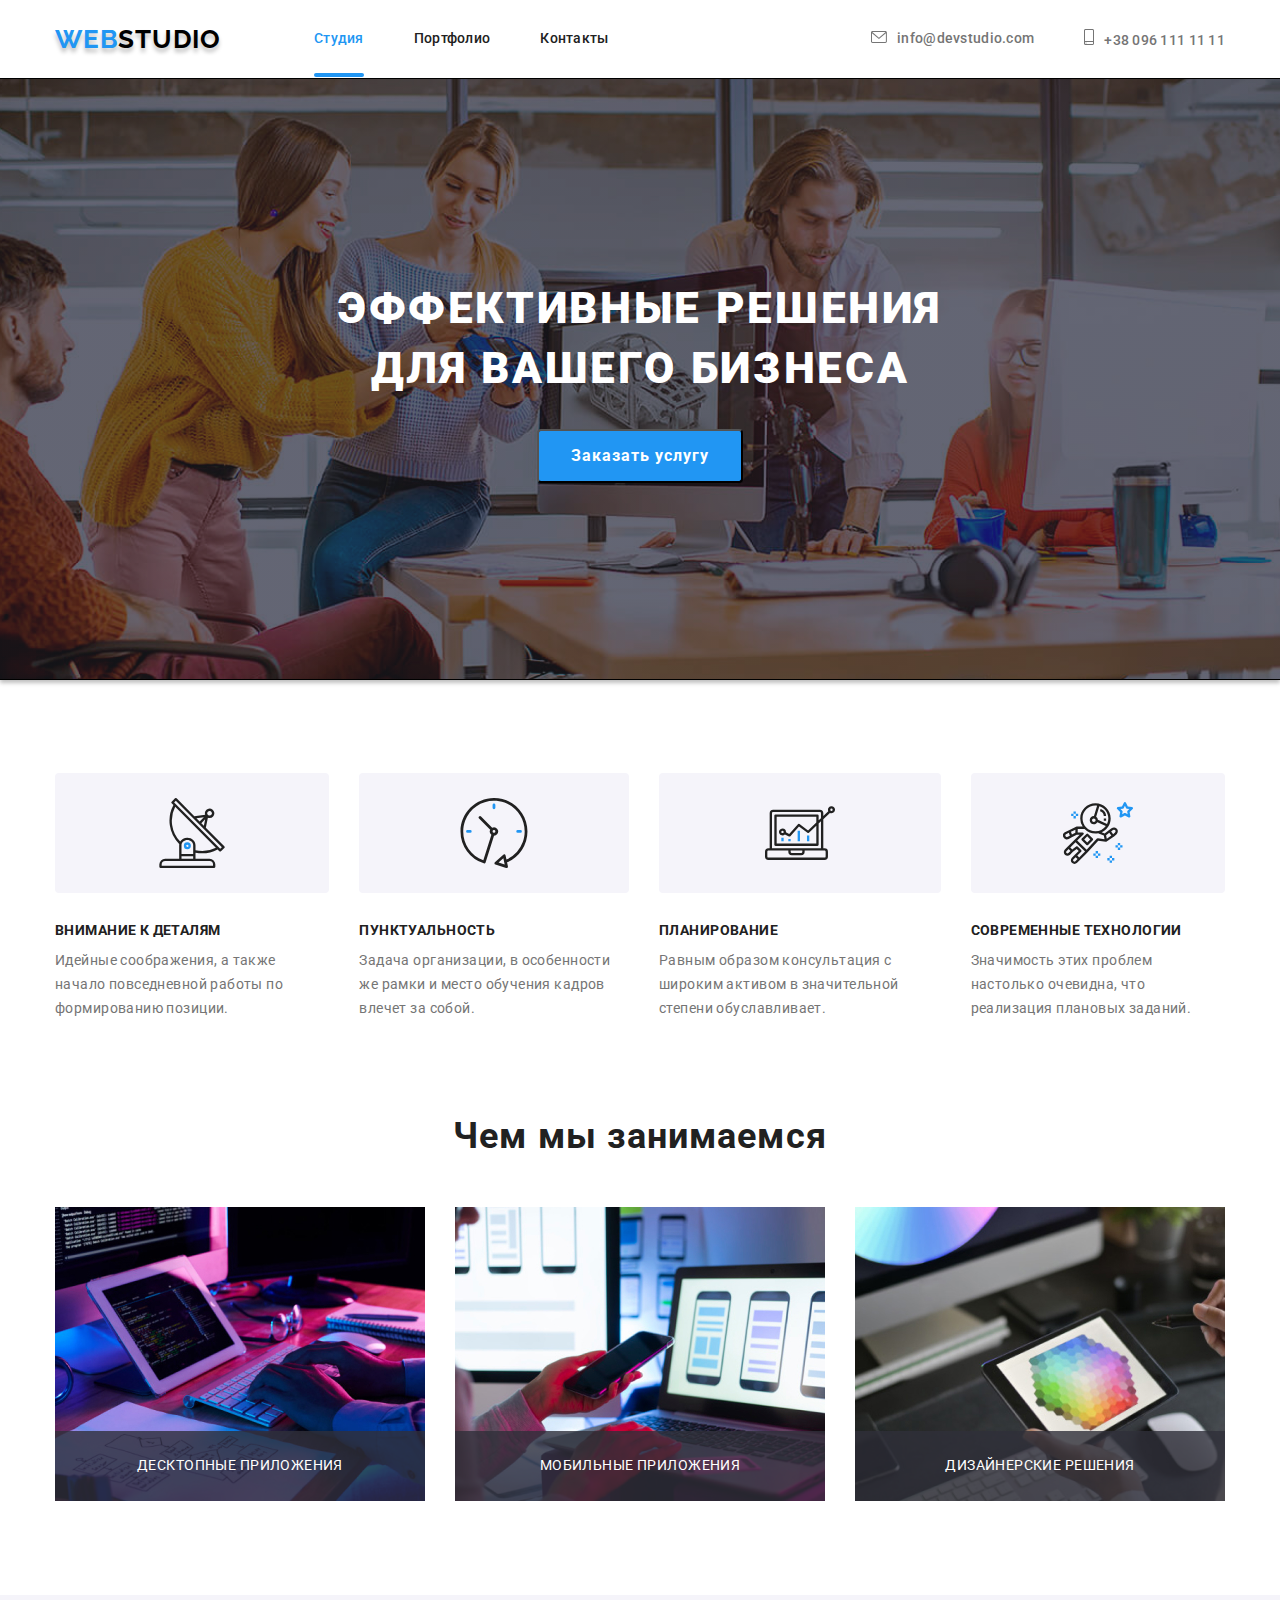
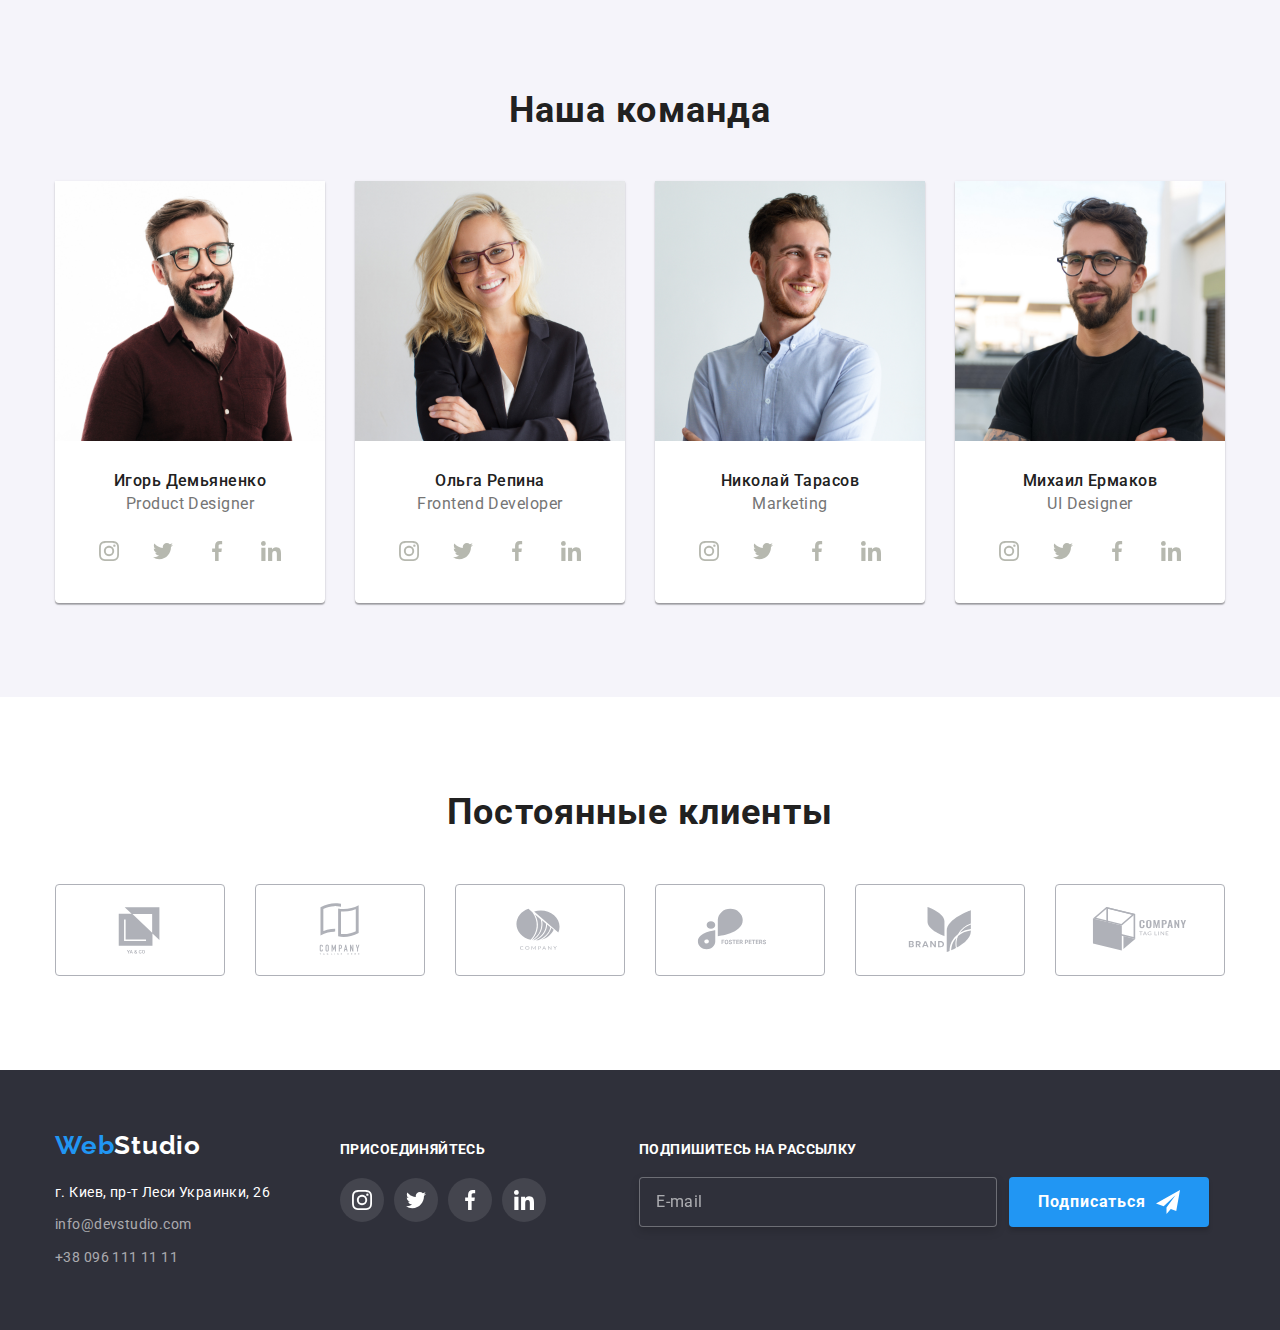
==== index.html @ 94b94178 "створення 7 дз" ====
<!DOCTYPE html>
<html lang="ru">

<head>
  <meta charset="UTF-8" />
  <meta http-equiv="X-UA-Compatible" content="IE=edge" />
  <meta name="viewport" content="width=device-width, initial-scale=1.0" />
  <title>WebStudio</title>
  <link rel="preconnect" href="https://fonts.gstatic.com" />
  <link href="https://fonts.googleapis.com/css2?family=Raleway:wght@700&family=Roboto:wght@400;500;700;900&display=swap"
    rel="stylesheet" />
  <link rel="stylesheet"
    href="https://cdnjs.cloudflare.com/ajax/libs/modern-normalize/1.0.0/modern-normalize.min.css" />
  <link rel="stylesheet" href="https://cdnjs.cloudflare.com/ajax/libs/animate.css/4.1.1/animate.min.css" />
  <link rel="stylesheet" href="./css/styles.css" />
</head>

<body>
  <!--Верхняя линия-->
  <header class="upline">
    <div class="container upline-main">
      <nav class="upline-main-nav">
        <a class="logo link animate__heartBeat animate__animated animate__bounce" href="./index.html">Web<span
            class="logo-upline">Studio</span></a>
        <ul class="upline-nav-list list">
          <li class="nav-item list">
            <a class="nav-item link current" href="">Студия</a>
          </li>
          <li class="nav-item list">
            <a class="nav-item link" href="./portfolio.html">Портфолио</a>
          </li>
          <li class="nav-item list">
            <a class="nav-item link" href="">Контакты</a>
          </li>
        </ul>
      </nav>
      <ul class="upline-contacts list">
        <li class="item">
          <a class="contacts link" href="mailto:info@devstudio.com">
            <svg class="upline-contacts-icon" height="12px" width="16px">
              <use href="./images/icons.svg#envelope"></use>
            </svg>info@devstudio.com</a>
        </li>
        <li class="item">
          <a class="contacts link" href="tel:380961111111">
            <svg class="upline-contacts-icon" height="16px" width="10px">
              <use href="./images/icons.svg#smartphone"></use>
            </svg>+38 096 111 11 11</a>
        </li>
      </ul>
    </div>
  </header>
  <main>
    <!--Шапка-->
    <section class="section">
      <div class="main-section container">
        <h1 class="header-main">Эффективные решения для вашего бизнеса</h1>
        <button class="header-main-button" type="button" data-modal-open>
          Заказать услугу</button>
      </div>
    </section>
    <!--Особенности-->
    <section class="futures">
      <div class="specificsh-main container">
        <h2 hidden>Особенности</h2>
        <ul class="specificsh-list list">
          <li class="item">
            <div class="specificsh-icon-box">
              <svg class="specificsh-icon">
                <use href="./images/icons.svg#antenna"></use>
              </svg>
            </div>
            <h3 class="specificsh ">Внимание к деталям</h3>
            <p class="specifics-text">
              Идейные соображения, а также начало повседневной работы по
              формированию позиции.
            </p>
          </li>
          <li class="item">
            <div class="specificsh-icon-box">
              <svg class="specificsh-icon">
                <use href="./images/icons.svg#clock"></use>
              </svg>
            </div>
            <h3 class="specificsh">Пунктуальность</h3>
            <p class="specifics-text">Задача организации, в особенности же рамки и место обучения кадров
              влечет за собой.</p>
          </li>
          <li class="item">
            <div class="specificsh-icon-box">
              <svg class="specificsh-icon">
                <use href="./images/icons.svg#diagram"></use>
              </svg>
            </div>
            <h3 class="specificsh">Планирование</h3>
            <p class="specifics-text">
              Равным образом консультация с широким активом в значительной
              степени обуславливает.
            </p>
          </li>
          <li class="item">
            <div class="specificsh-icon-box">
              <svg class="specificsh-icon">
                <use href="./images/icons.svg#astronaut"></use>
              </svg>
            </div>
            <h3 class="specificsh">Современные технологии</h3>
            <p class="specifics-text">
              Значимость этих проблем настолько очевидна, что реализация
              плановых заданий.
            </p>
          </li>
        </ul>
      </div>
      <!--невидимый заголовок-->
    </section>
    <!--Чем мы занимаемся-->
    <section class="working-kind-section">
      <div class="container">
        <h2 class="working-kind">Чем мы занимаемся</h2>
        <ul class="working-kind-list list">
          <li class="item">
            <div class="working-kind-overlay"><img src="./images/working-kind/box1.jpg" alt="Десктопные приложения"
                width="370" height="294" />
              <p class="overlay">Десктопные приложения</p>
            </div>
          </li>
          <li class="item">
            <div class="working-kind-overlay"><img src="./images/working-kind/box2.jpg" alt="Мобильные приложения"
                width="370" height="294" />
              <p class="overlay">Мобильные приложения</p>
            </div>
          </li>
          <li class="item">
            <div class="working-kind-overlay"><img src="./images/working-kind/box3.jpg" alt="Дизайнерские решения"
                width="370" height="294" />
              <p class="overlay">Дизайнерские решения</p>
            </div>
          </li>
        </ul>
      </div>
    </section>
    <!--Наша команда-->
    <section class="our-team">
      <div class="container">
        <h2 class="working">Наша команда</h2>
        <ul class="working-list list">
          <li class="item">
            <img src="./images/our-team/id.jpg" alt="Игорь Демьяненко" width="270" />
            <div class="workers">
              <h3 class="name">Игорь Демьяненко</h3>
              <p class="profession" lang="en">Product Designer</p>
              <ul class="profession-social-list list">
                <li class="profession-icon">
                  <a class="profession-icon-link link" href="instagram">
                    <svg class="profession-social-icon" height="20px" width="20px">
                      <use href="./images/icons.svg#instagram"></use>
                    </svg></a>
                </li>
                <li class="profession-icon">
                  <a class="profession-icon-link link" href="twitter">
                    <svg class="profession-social-icon" height="20px" width="20px">
                      <use href="./images/icons.svg#twitter"></use>
                    </svg></a>
                </li>
                <li class="profession-icon">
                  <a class="profession-icon-link link" href="facebook">
                    <svg class="profession-social-icon" height="20px" width="20px">
                      <use href="./images/icons.svg#facebook"></use>
                    </svg></a>
                </li>
                <li class="profession-icon">
                  <a class="profession-icon-link link" href="linkedin">
                    <svg class="profession-social-icon" height="20px" width="20px">
                      <use href="./images/icons.svg#linkedin"></use>
                    </svg></a>
                </li>
              </ul>
            </div>
          </li>
          <li class="item">
            <img src="./images/our-team/or.jpg" alt="Ольга Репина" width="270" />
            <div class="workers">
              <h3 class="name">Ольга Репина</h3>
              <p class="profession" lang="en">Frontend Developer</p>
              <ul class="profession-social-list list">
                <li class="profession-icon">
                  <a class="profession-icon-link link" href="instagram">
                    <svg class="profession-social-icon" height="20px" width="20px">
                      <use href="./images/icons.svg#instagram"></use>
                    </svg></a>
                </li>
                <li class="profession-icon">
                  <a class="profession-icon-link link" href="twitter">
                    <svg class="profession-social-icon" height="20px" width="20px">
                      <use href="./images/icons.svg#twitter"></use>
                    </svg></a>
                </li>
                <li class="profession-icon">
                  <a class="profession-icon-link link" href="facebook">
                    <svg class="profession-social-icon" height="20px" width="20px">
                      <use href="./images/icons.svg#facebook"></use>
                    </svg></a>
                </li>
                <li class="profession-icon">
                  <a class="profession-icon-link link" href="linkedin">
                    <svg class="profession-social-icon" height="20px" width="20px">
                      <use href="./images/icons.svg#linkedin"></use>
                    </svg></a>
                </li>
              </ul>
            </div>
          </li>
          <li class="item">
            <img src="./images/our-team/nt.jpg" alt="Николай Тарасов" width="270" />
            <div class="workers">
              <h3 class="name">Николай Тарасов</h3>
              <p class="profession" lang="en">Marketing</p>
              <ul class="profession-social-list list">
                <li class="profession-icon">
                  <a class="profession-icon-link link" href="instagram">
                    <svg class="profession-social-icon" height="20px" width="20px">
                      <use href="./images/icons.svg#instagram"></use>
                    </svg></a>
                </li>
                <li class="profession-icon">
                  <a class="profession-icon-link link" href="twitter">
                    <svg class="profession-social-icon" height="20px" width="20px">
                      <use href="./images/icons.svg#twitter"></use>
                    </svg></a>
                </li>
                <li class="profession-icon">
                  <a class="profession-icon-link link" href="facebook">
                    <svg class="profession-social-icon" height="20px" width="20px">
                      <use href="./images/icons.svg#facebook"></use>
                    </svg></a>
                </li>
                <li class="profession-icon">
                  <a class="profession-icon-link link" href="linkedin">
                    <svg class="profession-social-icon" height="20px" width="20px">
                      <use href="./images/icons.svg#linkedin"></use>
                    </svg></a>
                </li>
              </ul>
            </div>
          </li>
          <li class="item">
            <img src="./images/our-team/me.jpg" alt="Михаил Ермаков" width="270" />
            <div class="workers">
              <h3 class="name">Михаил Ермаков</h3>
              <p class="profession" lang="en">UI Designer</p>
              <ul class="profession-social-list list">
                <li class="profession-icon">
                  <a class="profession-icon-link link" href="instagram">
                    <svg class="profession-social-icon" height="20px" width="20px">
                      <use href="./images/icons.svg#instagram"></use>
                    </svg></a>
                </li>
                <li class="profession-icon">
                  <a class="profession-icon-link link" href="twitter">
                    <svg class="profession-social-icon" height="20px" width="20px">
                      <use href="./images/icons.svg#twitter"></use>
                    </svg></a>
                </li>
                <li class="profession-icon">
                  <a class="profession-icon-link link" href="facebook">
                    <svg class="profession-social-icon" height="20px" width="20px">
                      <use href="./images/icons.svg#facebook"></use>
                    </svg></a>
                </li>
                <li class="profession-icon">
                  <a class="profession-icon-link link" href="linkedin">
                    <svg class="profession-social-icon" height="20px" width="20px">
                      <use href="./images/icons.svg#linkedin"></use>
                    </svg></a>
                </li>
              </ul>
            </div>
          </li>
        </ul>
      </div>
    </section>
    <!--Постоянные клиенты-->
    <section class="clients">
      <div class="container">
        <h2 class="regular-clients">Постоянные клиенты</h2>
        <ul class="regular-clients-list list">
          <li class="item">
            <a class="regular-clients-icon-link link" href="group">
              <svg class="regular-clients-logo-icon" height="60px" width="106px">
                <use href="./images/icons.svg#group"></use>
              </svg></a>
          </li>
          <li class="item">
            <a class="regular-clients-icon-link link" href="group-1">
              <svg class="regular-clients-logo-icon" height="60px" width="106px">
                <use href="./images/icons.svg#group-1"></use>
              </svg></a>
          </li>
          <li class="item">
            <a class="regular-clients-icon-link link" href="group-2">
              <svg class="regular-clients-logo-icon" height="60px" width="106px">
                <use href="./images/icons.svg#group-2"></use>
              </svg></a>
          </li>
          <li class="item">
            <a class="regular-clients-icon-link link" href="group-3">
              <svg class="regular-clients-logo-icon" height="60px" width="106px">
                <use href="./images/icons.svg#group-3"></use>
              </svg></a>
          </li>
          <li class="item">
            <a class="regular-clients-icon-link link" href="group-4">
              <svg class="regular-clients-logo-icon" height="60px" width="106px">
                <use href="./images/icons.svg#group-4"></use>
              </svg></a>
          </li>
          <li class="item">
            <a class="regular-clients-icon-link link" href="group-5">
              <svg class="regular-clients-logo-icon" height="60px" width="106px">
                <use href="./images/icons.svg#group-5"></use>
              </svg></a>
          </li>
        </ul>
      </div>
    </section>
  </main>
  <!--Подвал страницы-->
  <footer class="footer-contacts">
    <div class="container footer-contacts-main">
      <div class="footer-contacts-outline">
        <a class="logo-down link" href="./index.html">Web<span class="logo-down-next">Studio</span></a>
        <address>
          <p class="address">г. Киев, пр-т Леси Украинки, 26</p>
          <ul class="outline-address list">
            <li class="mail">
              <a class="contacts-down mail" href="mailto:info@devstudio.com">info@devstudio.com</a>
            </li>
            <li class="tel">
              <a class="contacts-down" href="tel:380961111111">+38 096 111 11 11</a>
            </li>
          </ul>
        </address>
      </div>
      <div class="down-social-icon">
        <h3 class="contacts-down-social">присоединяйтесь</h3>
        <ul class="contacts-down-social-list list">
          <li class="contacts-down-social-icon-item">
            <a class="contacts-down-social-icon-link link" href="instagram">
              <svg class="contacts-down-social-icon" height="20px" width="20px">
                <use href="./images/icons.svg#instagram"></use>
              </svg></a>
          </li>
          <li class="contacts-down-social-icon-item">
            <a class="contacts-down-social-icon-link link" href="instagram">
              <svg class="contacts-down-social-icon" height="20px" width="20px">
                <use href="./images/icons.svg#twitter"></use>
              </svg></a>
          </li>
          <li class="contacts-down-social-icon-item">
            <a class="contacts-down-social-icon-link link" href="instagram">
              <svg class="contacts-down-social-icon" height="20px" width="20px">
                <use href="./images/icons.svg#facebook"></use>
              </svg></a>
          </li>
          <li class="contacts-down-social-icon-item">
            <a class="contacts-down-social-icon-link link" href="instagram">
              <svg class="contacts-down-social-icon" height="20px" width="20px">
                <use href="./images/icons.svg#linkedin"></use>
              </svg></a>
          </li>
        </ul>
      </div>
      <form action="#" class="footer-subscription-form">
        <p class="footer-subscription">Подпишитесь на рассылку</p>
        <span class="footer-subscription-fild-main"><label class="footer-subscription-fild">
            <input type="email" name="user-mail" class="footer-subscription-text-input" placeholder="E-mail">
          </label>
          <button type="submit" class="footer-subscription-button">Подписаться
            <span><svg class="footer-subscription-button-icon" height="24" width="24">
                <use href="./images/icons.svg#icon-send"></use>
              </svg></span>
          </button></span>
      </form>
    </div>
  </footer>
  <div class="backdrop is-hidden" data-modal>
    <div class="modal"> <button type="button" class="modal-close-button" data-modal-close><svg class="modal-close"
          height="18px" width="18px">
          <use href="./images/icons.svg#close-black"></use>
        </svg></button>
      <form action="#" class="modal-contacts-form">
        <p class="modal-head">Оставьте свои данные, мы вам перезвоним</p>
        <label class="modal-contacts-fild">Имя
          <span class="modal-contacts-fild-icon">
            <input type="text" name="user-name" minlength="2" class="modal-text-input">
            <svg class="modal-svg" height="18px" width="18px">
              <use href="./images/icons.svg#person"></use>
            </svg>
          </span>
        </label>
        <label class="modal-contacts-fild">Телефон
          <span class="modal-contacts-fild-icon"><input type="tel" name="user-phon" class="modal-text-input" required
              pattern="[0-9]{3}-[0-9]{3}-[0-9]{2}-[0-9]{2}" title=" 097-111-11-11"><svg class="modal-svg" height="18px"
              width="18px">
              <use href="./images/icons.svg#phone-black"></use>
            </svg>
          </span>
        </label>
        <label class="modal-contacts-fild">Почта
          <span class="modal-contacts-fild-icon"><input type="email" name="user-mail" class="modal-text-input"><svg
              class="modal-svg" height="18px" width="18px">
              <use href="./images/icons.svg#email-black"></use>
            </svg>
          </span>
        </label>
        <label class="modal-contacts-fild">Комментарий
          <textarea name="user-message" class="modal-contacts-aria" placeholder="Введите текст"></textarea>
        </label>
        <label for="checkbox-policy" class="modal-checkbox-policy">
          <input type="checkbox" name="user-policy" class="modal-checkbox visually-hidden" id="checkbox-policy"
            required>
          <span class="modal-checkbox-icon"></span>
          Соглашаюсь с рассылкой и принимаю <a class="modal-checkbox-policy-a link" href=""> Условия
            договора</a></label>
        <button type="submit" class="modal-button">Отправить</button>
      </form>
    </div>
  </div>
  <!---->
  <script src="./js/modal.js"></script>

</body>

</html>
---- css/styles.css ----
/*Палитра
font-family: 'Raleway', sans-serif;
font-family: 'Roboto', sans-serif;*/
/*Стандартные настройки*/
*,
*::before,
*::after {
  box-sizing: border-box;
}
:root {
  --title-text-color: #212121;
  --acsent-color: #2196f3;
  --secondary-color: #757575;
  --secondary-acsent-color: #ffffff;
}
body {
  font-family: 'Roboto', sans-serif;
}
.list {
  padding: 0;
  margin: 0;
  list-style: none;
}
.link {
  text-decoration: none;
}
h3,
p {
  margin: 0 auto;
  padding: 0;
}
.container {
  width: 1200px;
  padding-left: 15px;
  padding-right: 15px;
  margin: 0 auto;
}
/*Верхняя линия логотип*/
.upline {
  padding-top: 24px;
  padding-bottom: 24px;
  border-bottom: 1px solid #ececec;
}
.upline-main,
.upline-main-nav {
  display: flex;
  align-items: center;
}

.logo {
  color: var(--acsent-color);
  font-family: 'Raleway', sans-serif;
  font-weight: 700;
  font-size: 26px;
  line-height: 1.17;
  letter-spacing: 0.03em;
  text-shadow: 0px 4px 4px rgba(0, 0, 0, 0.25);
  text-transform: uppercase;
  cursor: pointer;
}
.logo-upline {
  color: #000000;
}
/*Верхняя линия навигация*/
.upline-nav-list {
  display: flex;
}
.nav-item:not(:first-child) {
  margin-left: 50px;
}
.upline-nav-list {
  margin-left: 93px;
}
.nav-item {
  position: relative;
  display: block;
  font-weight: 500;
  font-size: 14px;
  line-height: 1.14;
  letter-spacing: 0.02em;
  color: var(--title-text-color);
  transition: color, filter 250ms cubic-bezier(0.4, 0, 0.2, 1);
}
.current::after {
  content: '';
  position: absolute;
  bottom: 0;
  left: 0;
  transform: translateY(30px);
  width: 100%;
  height: 4px;
  background: var(--acsent-color);
  border-radius: 2px;
}
.list .link.current {
  color: var(--acsent-color);
}
.nav-item:hover,
.nav-item:focus {
  color: var(--acsent-color);
  filter: drop-shadow(0px 4px 4px rgba(0, 0, 0, 0.25));
}
/*Верхняя линия контакты*/
.upline-contacts {
  display: flex;
  margin-left: auto;
}
.upline-contacts .item + .item {
  margin-left: 50px;
}
.contacts {
  font-weight: 500;
  font-size: 14px;
  line-height: 1.14;
  letter-spacing: 0.02em;
  color: var(--secondary-color);
  transition: color 250ms cubic-bezier(0.4, 0, 0.2, 1);
}
.upline-contacts-icon {
  margin: 0 auto;
  margin-right: 10px;
  fill: var(--secondary-color);
  transition: fill 250ms cubic-bezier(0.4, 0, 0.2, 1);
}
.contacts:hover,
.contacts:focus {
  color: var(--acsent-color);
}
.contacts:hover .upline-contacts-icon,
.contacts:focus .upline-contacts-icon {
  fill: var(--acsent-color);
}

/* Эффективные решения для вашего бизнеса */
.section {
  padding-top: 200px;
  padding-bottom: 200px;
  background: #2f303a;
  max-width: 1600px;
  height: 600px;
  margin: 0 auto;
  outline: 1px solid #000000;
  background-image: linear-gradient(to right, rgba(47, 48, 58, 0.4), rgba(47, 48, 58, 0.4)),
    url(../images/fill/new_photo.png);
  background-repeat: no-repeat;
  background-position: center;
  background-size: cover;
  box-shadow: 0px 4px 4px rgba(0, 0, 0, 0.25);
  /*rgba(47, 48, 58, 0.4);*/
}
.main-section {
  text-align: center;
}
.header-main {
  font-weight: 900;
  font-size: 44px;
  line-height: 1.36;
  letter-spacing: 0.06em;
  text-transform: uppercase;
  color: var(--secondary-acsent-color);
  max-width: 696px;
  margin: 0 auto;
  margin-bottom: 30px;
}
/* Шапка */
.header-main-button {
  display: inline-block;
  padding: 10px 32px;
  font-family: inherit;
  font-weight: 700;
  font-size: 16px;
  line-height: 1.87;
  letter-spacing: 0.06em;
  color: var(--secondary-acsent-color);
  background-color: var(--acsent-color);
  border-radius: 4px;
  transition: color 250ms cubic-bezier(0.4, 0, 0.2, 1),
    background-color 250ms cubic-bezier(0.4, 0, 0.2, 1);
}
.header-main-button:hover,
.header-main-button:focus {
  font-family: inherit;
  font-weight: 700;
  font-size: 16px;
  line-height: 1.87;
  letter-spacing: 0.06em;
  color: var(--secondary-acsent-color);
  background-color: var(--acsent-color);
}
/* Особенности */
.futures {
  padding-top: 94px;
}
.specificsh-list {
  display: flex;
}
.specificsh-list .item {
  flex-wrap: wrap;
}
.specificsh-list .item:not(:first-child) {
  margin-left: 30px;
}
.specificsh-icon-box {
  display: flex;
  align-items: center;
  justify-content: center;
  margin: 0 auto;
  width: 100%;
  height: 120px;
  border-radius: 4px;
  background: #f5f4fa;
  margin-bottom: 30px;
}
.specificsh-icon {
  content: '';
  width: 70px;
  height: 70px;
}

.specificsh {
  margin-top: 0;
  margin-bottom: 10px;
  font-weight: 700;
  font-size: 14px;
  line-height: 1.14;
  letter-spacing: 0.03em;
  color: var(--title-text-color);
  text-transform: uppercase;
}
.specifics-text {
  margin-top: 0;
  margin-bottom: 0;
  font-size: 14px;
  line-height: 1.71;
  letter-spacing: 0.03em;
  color: var(--secondary-color);
}
/*Чем мы занимаемся*/
.working-kind-section {
  padding-top: 94px;
  padding-bottom: 94px;
}
.working-kind-list > img {
  display: block;
  background: #f5f4fa;
}
.working-kind-list {
  display: flex;
}
.working-kind-list .item:not(:first-child) {
  margin-left: 30px;
}
.working-kind {
  margin-top: 0;
  margin-bottom: 50px;
  text-align: center;
  font-weight: 700;
  font-size: 36px;
  line-height: 1.17;
  letter-spacing: 0.03em;
  color: var(--title-text-color);
}
.working-kind-overlay {
  position: relative;
  display: flex;
}
.overlay {
  position: absolute;
  bottom: 0;
  left: 0;
  width: 100%;
  padding-top: 27px;
  padding-bottom: 27px;
  font-size: 14px;
  line-height: 1.14;
  text-transform: uppercase;
  text-align: center;
  letter-spacing: 0.03em;
  color: var(--secondary-acsent-color);
  background: rgba(47, 48, 58, 0.8);
}

/*Наша команда*/
.our-team {
  padding-top: 94px;
  padding-bottom: 94px;
  background: #f5f4fa;
}
.working-list .item > img {
  display: block;
}
.working-list {
  display: flex;
}
.working-list .item {
  flex-wrap: nowrap;
  background-color: var(--secondary-acsent-color);
  box-shadow: 0px 1px 3px rgba(0, 0, 0, 0.12), 0px 1px 1px rgba(0, 0, 0, 0.14),
    0px 2px 1px rgba(0, 0, 0, 0.2);
  border-radius: 0px 0px 4px 4px;
}
.working-list .item:not(:first-child) {
  margin-left: 30px;
}
.working {
  margin: 0 auto;
  margin-bottom: 50px;
  text-align: center;
  font-weight: 700;
  font-size: 36px;
  line-height: 1.17;
  letter-spacing: 0.03em;
  color: var(--title-text-color);
}
.workers {
  padding: 30px 32px;
}

.name {
  padding-bottom: 4px;
  font-weight: 500;
  font-size: 16px;
  line-height: 1.19;
  letter-spacing: 0.03em;
  color: var(--title-text-color);
  text-align: center;
}
.profession {
  font-size: 16px;
  line-height: 1.19;
  letter-spacing: 0.03em;
  text-align: center;
  margin-bottom: 16px;
  color: var(--secondary-color);
}
.profession-social-list {
  display: flex;
  justify-content: space-between;
}
.profession-icon {
  display: flex;
  justify-content: center;
  align-items: center;
  fill: #b6b8af;
}
.profession-icon-link {
  display: flex;
  justify-content: center;
  align-items: center;
  width: 44px;
  height: 44px;
  background-color: var(--secondary-acsent-color);
  border-radius: 50%;
  transition: background-color 250ms cubic-bezier(0.4, 0, 0.2, 1);
}
.profession-social-icon {
  transition: fill 250ms cubic-bezier(0.4, 0, 0.2, 1);
}
.profession-icon-link:hover,
.profession-icon-link:focus {
  background-color: var(--acsent-color);
}
.profession-icon-link:hover .profession-social-icon,
.profession-icon-link:focus .profession-social-icon {
  fill: var(--secondary-acsent-color);
}
/* Постоянные клиенты */
.clients {
  padding-top: 94px;
  padding-bottom: 94px;
}
.regular-clients {
  margin: 0 auto;
  margin-bottom: 50px;
  text-align: center;
  font-weight: 700;
  font-size: 36px;
  line-height: 1.17;
  letter-spacing: 0.03em;
  color: var(--title-text-color);
}
.regular-clients-list {
  display: flex;
}
.regular-clients-icon-link {
  display: flex;
  justify-content: center;
  align-items: center;
  height: 92px;
  width: 170px;
  border-radius: 4px;
  border: 1px solid rgba(175, 177, 184, 1);
  fill: rgba(175, 177, 184, 1);
  transition: border 250ms cubic-bezier(0.4, 0, 0.2, 1);
}

.regular-clients-list .item:not(:first-child) {
  margin-left: 30px;
}
.regular-clients-logo-icon {
  transition: fill 250ms cubic-bezier(0.4, 0, 0.2, 1);
}
.regular-clients-icon-link:hover,
.regular-clients-icon-link:focus {
  border: 1px solid rgba(33, 150, 243, 1);
}
.regular-clients-icon-link:hover .regular-clients-logo-icon,
.regular-clients-icon-link:focus .regular-clients-logo-icon {
  fill: rgba(33, 150, 243, 1);
}
/*Подвал страницы*/
.footer-contacts {
  background: #2f303a;
  padding-top: 60px;
  padding-bottom: 60px;
}
.footer-contacts-outline {
  padding: 0;
}
.footer-contacts-outline > a {
  padding: 0;
  margin-top: 0;
  margin-bottom: 20px;
}
.footer-contacts-main {
  display: flex;
  align-items: baseline;
}
.down-social-icon {
  margin-left: 70px;
}
.logo-down {
  display: block;
  font-family: 'Raleway', sans-serif;
  font-weight: 700;
  font-size: 26px;
  line-height: 1.19;
  letter-spacing: 0.03em;
  color: var(--acsent-color);
}
.logo-down-next {
  font-family: 'Raleway', sans-serif;
  font-weight: 700;
  font-size: 26px;
  line-height: 1.19;
  letter-spacing: 0.03em;
  color: var(--secondary-acsent-color);
}
.mail {
  margin-bottom: 9px;
}
.address {
  margin-top: 0;
  padding: 0;
  margin-bottom: 9px;
  font-size: 14px;
  line-height: 1.71;
  letter-spacing: 0.03em;
  color: var(--secondary-acsent-color);
  font-style: normal;
}

.contacts-down {
  font-size: 14px;
  line-height: 1.71;
  letter-spacing: 0.03em;
  color: rgba(255, 255, 255, 0.6);
  font-style: normal;
  text-decoration: none;
  transition: color 250ms cubic-bezier(0.4, 0, 0.2, 1);
}

.contacts-down:hover,
.contacts-down:focus {
  text-decoration: none;
  color: var(--acsent-color);
}
.contacts-down-social {
  display: flex;
  margin-bottom: 20px;
  font-weight: bold;
  font-size: 14px;
  line-height: 1.14;
  letter-spacing: 0.03em;
  text-transform: uppercase;
  color: var(--secondary-acsent-color);
}
.contacts-down-social-list {
  display: flex;
}
.contacts-down-social-icon-item:not(:first-child) {
  margin-left: 10px;
}
.contacts-down-social-icon-link {
  display: flex;
  justify-content: center;
  align-items: center;
  width: 44px;
  height: 44px;
  fill: var(--secondary-acsent-color);
  background-color: rgba(255, 255, 255, 0.1);
  border-radius: 50%;
  transition: background-color 250ms cubic-bezier(0.4, 0, 0.2, 1);
}
.contacts-down-social-icon-link:hover,
.contacts-down-social-icon-link:focus {
  background-color: rgba(33, 150, 243, 1);
}
.footer-subscription-text-input::placeholder {
  font-size: 16px;
  line-height: 1.25;
  letter-spacing: 0.03em;
  color: rgba(255, 255, 255, 0.6);
}
.footer-subscription-form {
  display: block;
  margin-left: 93px;
}
.footer-subscription-fild-main {
  display: flex;
}
.footer-subscription {
  margin-bottom: 20px;
  font-weight: bold;
  font-size: 14px;
  line-height: 16px;
  letter-spacing: 0.03em;
  text-transform: uppercase;
  color: var(--secondary-acsent-color);
}
.footer-subscription-text-input {
  outline: none;
  padding-left: 16px;
  width: 358px;
  height: 50px;
  border: 1px solid rgba(255, 255, 255, 0.3);
  box-sizing: border-box;
  filter: drop-shadow(0px 4px 4px rgba(0, 0, 0, 0.15));
  border-radius: 4px;
  background: #2f303a;
}
.footer-subscription-button {
  display: flex;
  padding: 0;
  align-items: center;
  justify-content: center;
  text-align: center;
  width: 200px;
  height: 50px;
  margin-left: 12px;
  font-family: inherit;
  font-weight: bold;
  font-size: 16px;
  line-height: 1.87;
  letter-spacing: 0.06em;
  background: var(--acsent-color);
  color: #ffffff;
  border: none;
  box-shadow: 0px 4px 4px rgba(0, 0, 0, 0.15);
  border-radius: 4px;
}
.footer-subscription-button-icon {
  display: flex;
  align-items: center;
  justify-content: center;
  text-align: center;
  margin-left: 10px;
}

/*Портфоліо*/
/*.hidden {
}*/
.our-work .item > img {
  display: block;
}
.portfolio-page {
  padding-top: 94px;
  padding-bottom: 94px;
}
.filters-page {
  display: flex;
  justify-content: center;
  margin-bottom: 50px;
  padding: 0;
}
.filters {
  padding: 6px 22px;
  border: none;
  border-radius: 4px;
  font-family: inherit;
  font-weight: 500;
  font-size: 16px;
  line-height: 1.62;
  letter-spacing: 0.03em;
  color: var(--title-text-color);
  transition: color 250ms cubic-bezier(0.4, 0, 0.2, 1),
    background-color 250ms cubic-bezier(0.4, 0, 0.2, 1),
    box-shadow 250ms cubic-bezier(0.4, 0, 0.2, 1);
}
.filters:hover,
.filters:focus {
  padding: 6px 22px;
  border-radius: 4px;
  font-family: inherit;
  font-weight: 500;
  font-size: 16px;
  line-height: 1.62;
  letter-spacing: 0.03em;
  color: var(--secondary-acsent-color);
  background-color: var(--acsent-color);
  box-shadow: 0px 3px 1px rgba(0, 0, 0, 0.1), 0px 1px 2px rgba(0, 0, 0, 0.08),
    0px 2px 2px rgba(0, 0, 0, 0.12);
}
.filters-page li:not(:first-child) {
  margin-left: 8px;
}
.our-work {
  display: flex;
  flex-wrap: wrap;
}
.our-work .item {
  margin-right: 30px;
  margin-bottom: 30px;
  border: 1 px solid rgba(238, 238, 238, 1);
  background-color: var(--secondary-acsent-color);
}
.our-work .item:nth-child(3n) {
  margin-right: 0;
}
.our-work .item:nth-last-child(-n + 3) {
  margin-bottom: 0;
}
.projekts-overlay-works {
  position: relative;
  overflow: hidden;
}
.projekts-overlay {
  position: absolute;
  display: inline-block;
  bottom: 0;
  right: 0;
  padding: 63px 24px;
  width: 100%;
  height: 100%;
  font-weight: normal;
  font-size: 18px;
  line-height: 1.56;
  letter-spacing: 0.03em;
  text-align: left;
  color: var(--secondary-acsent-color);
  background-color: rgba(33, 150, 243, 0.9);
  overflow: auto;
  transform: translateY(100%);
  transition-property: transform;
  transition-duration: 250ms;
  transition-timing-function: cubic-bezier(0.4, 0, 0.2, 1);
}
.projekts-link:hover,
.projekts-link:focus {
  display: block;
  background-color: var(--secondary-acsent-color);
  border-bottom: 1px solid #eeeeee;
  box-sizing: border-box;
  box-shadow: 0px 1px 1px rgba(0, 0, 0, 0.12), 0px 4px 4px rgba(0, 0, 0, 0.06),
    1px 4px 6px rgba(0, 0, 0, 0.16);
}
.projekts-link:hover .projekts-overlay,
.projekts-link:focus .projekts-overlay {
  transform: translateY(0%);
}
.projekts {
  padding: 20px 24px;
  background-color: var(--secondary-acsent-color);
  border: 1px solid #eeeeee;
  border-top: none;
}
.name-images {
  margin-bottom: 4px;
  font-weight: 700;
  font-size: 18px;
  line-height: 2;
  letter-spacing: 0.06em;
  color: var(--title-text-color);
}
.name-kindofworks {
  font-size: 16px;
  line-height: 1.87;
  letter-spacing: 0.03em;
  color: var(--secondary-color);
}
/*модельне вікно*/
.backdrop {
  position: fixed;
  top: 0;
  left: 0;
  width: 100vw;
  height: 100vh;
  z-index: 100;
  background: rgba(0, 0, 0, 0.2);
  transition: opacity 250ms cubic-bezier(0.4, 0, 0.2, 1),
    visibility 250ms cubic-bezier(0.4, 0, 0.2, 1);
}
.modal {
  position: absolute;
  padding: 40px;
  top: 50%;
  left: 50%;
  transform: translate(-50%, -50%);
  width: 528px;
  height: 581px;
  background-color: var(--secondary-acsent-color);
  box-shadow: 0px 1px 3px rgba(0, 0, 0, 0.12), 0px 1px 1px rgba(0, 0, 0, 0.14),
    0px 2px 1px rgba(0, 0, 0, 0.2);
  border-radius: 4px;
}
.modal-close {
  position: absolute;
  top: 50%;
  left: 50%;
  transform: translate(-50%, -50%);
}
.modal-close-button {
  position: absolute;
  top: 8px;
  right: 8px;
  padding: 0;
  height: 30px;
  width: 30px;
  background: var(--secondary-acsent-color);
  border: 1px solid rgba(0, 0, 0, 0.1);
  border-radius: 50%;
  cursor: pointer;
  transition: fill 250ms cubic-bezier(0.4, 0, 0.2, 1), visibility 250ms cubic-bezier(0.4, 0, 0.2, 1);
}
.modal-close-button:hover,
.modal-close-button:focus {
  outline: none;
  fill: var(--acsent-color);
  border: 1px solid rgba(0, 0, 0, 0.1);
  border-radius: 50%;
}
.is-hidden {
  opacity: 0;
  visibility: hidden;
  pointer-events: none;
}
.modal-head {
  text-align: center;
  margin-left: 0;
  margin-right: 0;
  margin-bottom: 12px;
  font-weight: 700;
  font-size: 20px;
  line-height: 1.15;
  letter-spacing: 0.03em;
  color: var (--title-text-color);
}
.modal-contacts-fild {
  margin-bottom: 10px;
  font-weight: 400;
  font-size: 12px;
  line-height: 1.17;
  letter-spacing: 0.01em;
  color: var(--secondary-color);
  transition: fill 250ms cubic-bezier(0.4, 0, 0.2, 1), visibility 250ms cubic-bezier(0.4, 0, 0.2, 1);
}
.modal-checkbox-policy {
  display: flex;
  justify-content: space-around;
  align-items: center;
  font-weight: 400;
  font-size: 14px;
  line-height: 1.71;
  letter-spacing: 0.03em;
  color: var(--secondary-color);
}
.modal-contacts-form {
  display: flex;
  flex-direction: column;
}
.modal-text-input {
  width: 100%;
  height: 40px;
  padding-left: 40px;
  border: 1px solid rgba(33, 33, 33, 0.2);
  border-radius: 4px;
}
.modal-text-input:focus,
.modal-contacts-aria:focus {
  outline: none;
  border-color: var(--acsent-color);
}
.modal-button {
  margin: auto;
  margin-top: 30px;
  width: 200px;
  height: 50px;
  font-weight: 700;
  font-size: 16px;
  line-height: 1.87;
  letter-spacing: 0.06em;
  color: var(--secondary-acsent-color);
  border: none;
  background: #188ce8;
  box-shadow: 0px 4px 4px rgba(0, 0, 0, 0.15);
  border-radius: 4px;
}
.modal-contacts-fild-icon {
  position: relative;
  display: block;
  margin-top: 4px;
  border: none;
}
.modal-svg {
  outline: none;
  position: absolute;
  display: block;
  top: 50%;
  left: 12px;
  transform: translateY(-50%);
  transition: fill 250ms cubic-bezier(0.4, 0, 0.2, 1), visibility 250ms cubic-bezier(0.4, 0, 0.2, 1);
}
.modal-text-input:focus + .modal-svg {
  fill: var(--acsent-color);
}
.modal-contacts-aria {
  display: block;
  padding: 12px 16px;
  margin-top: 4px;
  width: 100%;
  height: 120px;
  border: 1px solid rgba(33, 33, 33, 0.2);
  border-radius: 4px;
  resize: none;
}
.modal-contacts-aria::placeholder {
  font-weight: 400px;
  font-size: 14px;
  line-height: 1.14;
  letter-spacing: 0.01em;
  color: rgba(117, 117, 117, 0.5);
}
.modal-checkbox:focus ~ .modal-checkbox-icon {
  border-color: var(--acsent-color);
}
.modal-checkbox:checked ~ .modal-checkbox-icon {
  background-color: var(--acsent-color);
  border-color: var(--acsent-color);
  background-image: url('../images/Vector.svg');
  background-size: contain;
}
.modal-checkbox-policy-a {
  font-weight: 400px;
  font-size: 14px;
  line-height: 1.71;
  letter-spacing: 0.03em;
  text-decoration-line: underline;
  color: var(--acsent-color);
}
.modal-checkbox-icon {
  width: 16px;
  height: 15px;
  border-radius: 4px;
  border: 1px solid #000000;
  box-shadow: 0px 4px 4px rgba(0, 0, 0, 0.25);
  transition: background-color, background-image 250ms cubic-bezier(0.4, 0, 0.2, 1),
    visibility 250ms cubic-bezier(0.4, 0, 0.2, 1);
}

.visually-hidden {
  position: absolute !important;
  clip: rect(1px 1px 1px 1px); /* IE6, IE7 */
  clip: rect(1px, 1px, 1px, 1px);
  padding: 0 !important;
  border: 0 !important;
  height: 1px !important;
  width: 1px !important;
  overflow: hidden;
}
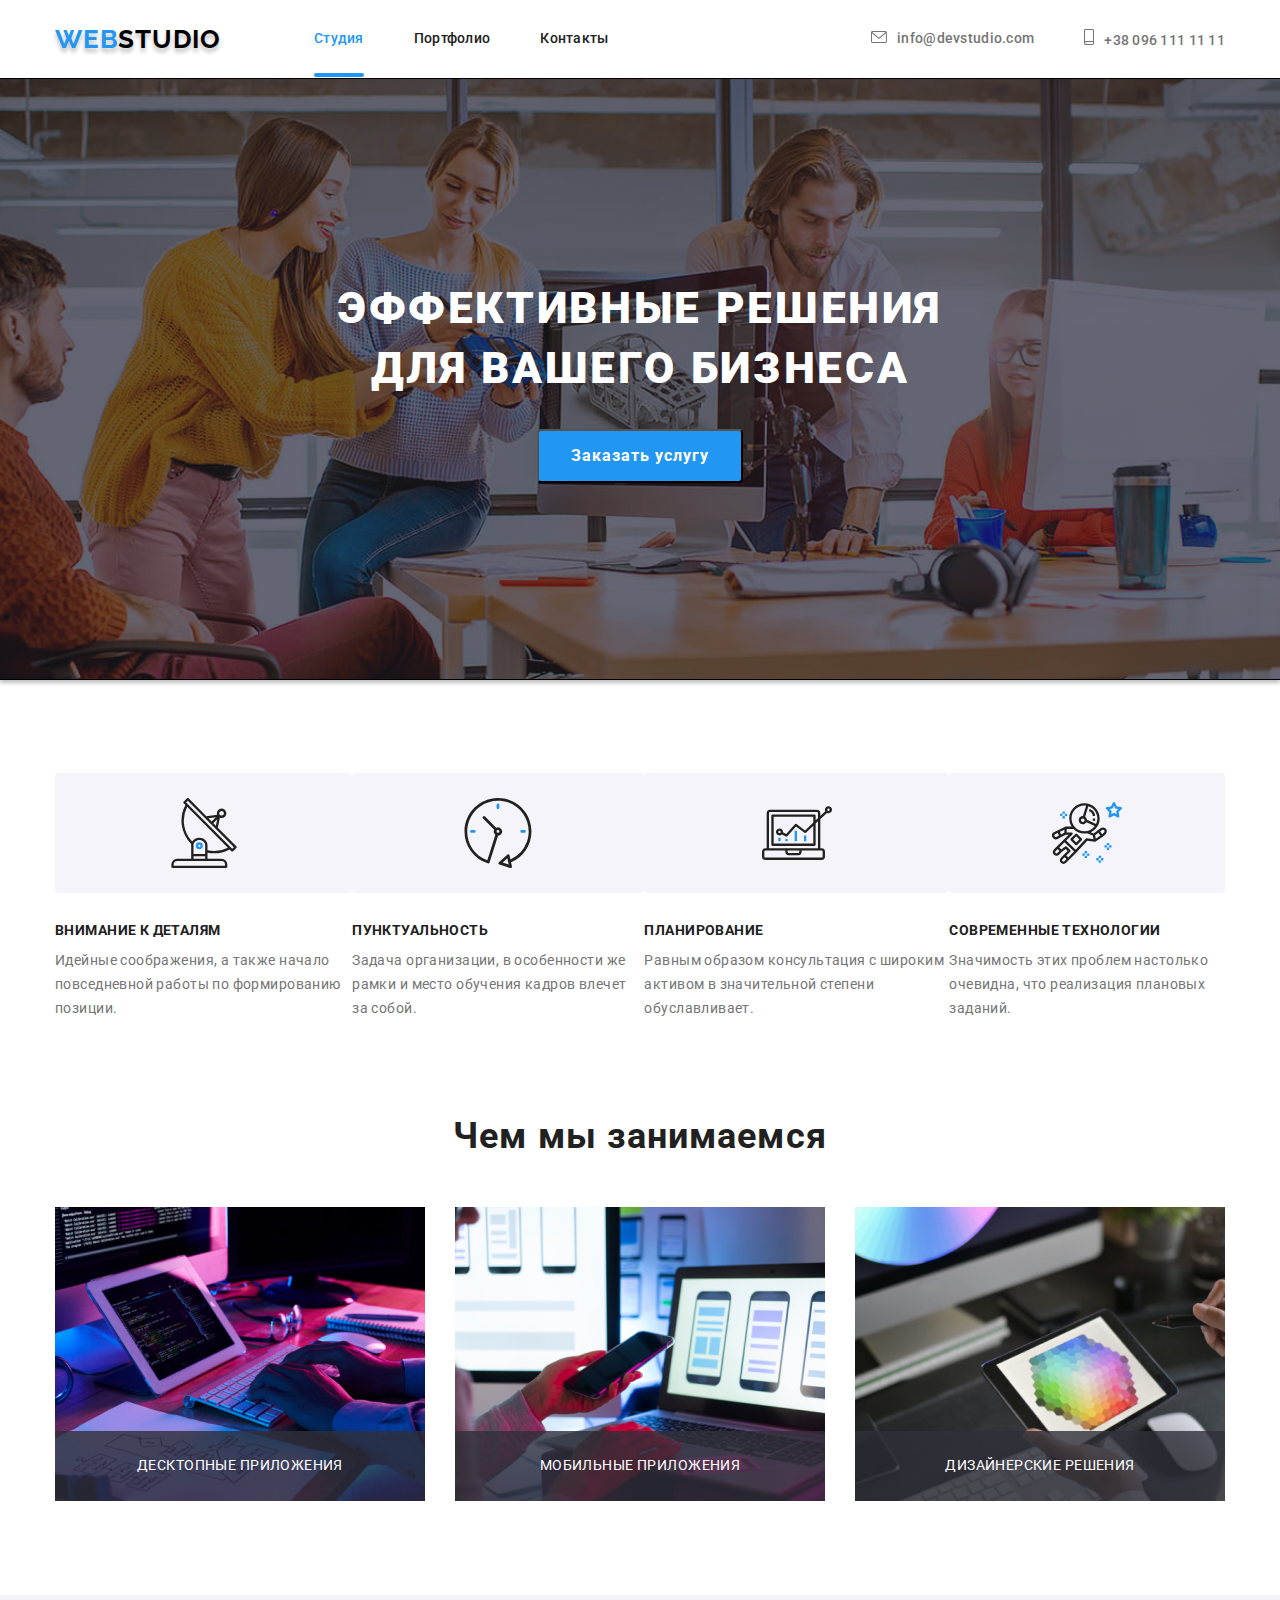
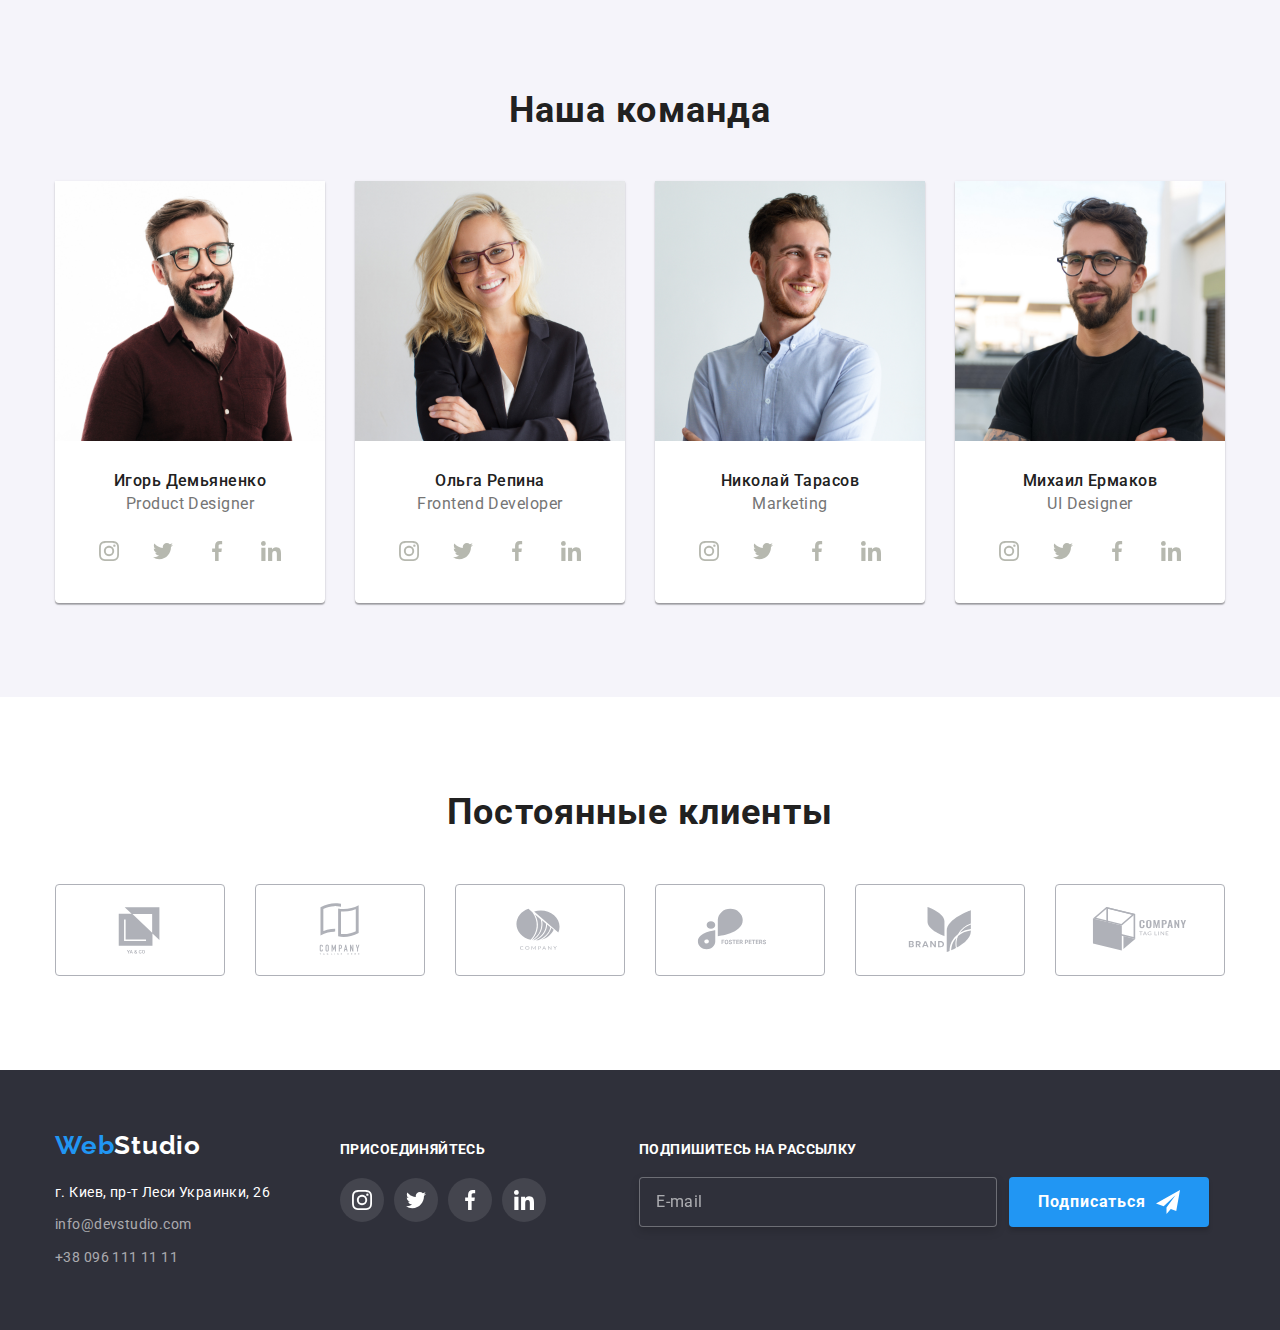
==== commit 2747b552: "BEM" ====
--- a/index.html
+++ b/index.html
@@ -12,38 +12,39 @@
   <link rel="stylesheet"
     href="https://cdnjs.cloudflare.com/ajax/libs/modern-normalize/1.0.0/modern-normalize.min.css" />
   <link rel="stylesheet" href="https://cdnjs.cloudflare.com/ajax/libs/animate.css/4.1.1/animate.min.css" />
-  <link rel="stylesheet" href="./css/styles.css" />
+  <link rel="stylesheet" href="./css/main.min.css" />
+
 </head>
 
 <body>
   <!--Верхняя линия-->
-  <header class="upline">
-    <div class="container upline-main">
-      <nav class="upline-main-nav">
+  <header class="upline-main">
+    <div class="container upline">
+      <nav class="nav upline__nav">
         <a class="logo link animate__heartBeat animate__animated animate__bounce" href="./index.html">Web<span
-            class="logo-upline">Studio</span></a>
-        <ul class="upline-nav-list list">
-          <li class="nav-item list">
-            <a class="nav-item link current" href="">Студия</a>
-          </li>
-          <li class="nav-item list">
-            <a class="nav-item link" href="./portfolio.html">Портфолио</a>
-          </li>
-          <li class="nav-item list">
-            <a class="nav-item link" href="">Контакты</a>
+            class="logo__upline">Studio</span></a>
+        <ul class="nav__list list">
+          <li class="nav__item list">
+            <a class="nav__item link current" href="">Студия</a>
+          </li>
+          <li class="nav__item list">
+            <a class="nav__item link" href="./portfolio.html">Портфолио</a>
+          </li>
+          <li class="nav__item list">
+            <a class="nav__item link" href="">Контакты</a>
           </li>
         </ul>
       </nav>
-      <ul class="upline-contacts list">
+      <ul class="upline__contacts list">
         <li class="item">
           <a class="contacts link" href="mailto:info@devstudio.com">
-            <svg class="upline-contacts-icon" height="12px" width="16px">
+            <svg class="upline__icon" height="12px" width="16px">
               <use href="./images/icons.svg#envelope"></use>
             </svg>info@devstudio.com</a>
         </li>
         <li class="item">
           <a class="contacts link" href="tel:380961111111">
-            <svg class="upline-contacts-icon" height="16px" width="10px">
+            <svg class="upline__icon" height="16px" width="10px">
               <use href="./images/icons.svg#smartphone"></use>
             </svg>+38 096 111 11 11</a>
         </li>
@@ -52,60 +53,60 @@
   </header>
   <main>
     <!--Шапка-->
-    <section class="section">
-      <div class="main-section container">
-        <h1 class="header-main">Эффективные решения для вашего бизнеса</h1>
-        <button class="header-main-button" type="button" data-modal-open>
+    <section class="section section-main">
+      <div class="header container">
+        <h1 class="section__header">Эффективные решения для вашего бизнеса</h1>
+        <button class="section__button" type="button" data-modal-open>
           Заказать услугу</button>
       </div>
     </section>
     <!--Особенности-->
-    <section class="futures">
-      <div class="specificsh-main container">
+    <section class="futures futures-section">
+      <div class="specificsh container">
         <h2 hidden>Особенности</h2>
-        <ul class="specificsh-list list">
-          <li class="item">
-            <div class="specificsh-icon-box">
-              <svg class="specificsh-icon">
+        <ul class="specificsh__list list">
+          <li class="item">
+            <div class="specificsh__box">
+              <svg class="specificsh__icon">
                 <use href="./images/icons.svg#antenna"></use>
               </svg>
             </div>
-            <h3 class="specificsh ">Внимание к деталям</h3>
-            <p class="specifics-text">
+            <h3 class="specificsh__futures">Внимание к деталям</h3>
+            <p class="specifics__text">
               Идейные соображения, а также начало повседневной работы по
               формированию позиции.
             </p>
           </li>
           <li class="item">
-            <div class="specificsh-icon-box">
-              <svg class="specificsh-icon">
+            <div class="specificsh__box">
+              <svg class="specificsh__icon">
                 <use href="./images/icons.svg#clock"></use>
               </svg>
             </div>
-            <h3 class="specificsh">Пунктуальность</h3>
-            <p class="specifics-text">Задача организации, в особенности же рамки и место обучения кадров
+            <h3 class="specificsh__futures">Пунктуальность</h3>
+            <p class="specifics__text">Задача организации, в особенности же рамки и место обучения кадров
               влечет за собой.</p>
           </li>
           <li class="item">
-            <div class="specificsh-icon-box">
-              <svg class="specificsh-icon">
+            <div class="specificsh__box">
+              <svg class="specificsh__icon">
                 <use href="./images/icons.svg#diagram"></use>
               </svg>
             </div>
-            <h3 class="specificsh">Планирование</h3>
-            <p class="specifics-text">
+            <h3 class="specificsh__futures">Планирование</h3>
+            <p class="specifics__text">
               Равным образом консультация с широким активом в значительной
               степени обуславливает.
             </p>
           </li>
           <li class="item">
-            <div class="specificsh-icon-box">
-              <svg class="specificsh-icon">
+            <div class="specificsh__box">
+              <svg class="specificsh__icon">
                 <use href="./images/icons.svg#astronaut"></use>
               </svg>
             </div>
-            <h3 class="specificsh">Современные технологии</h3>
-            <p class="specifics-text">
+            <h3 class="specificsh__futures">Современные технологии</h3>
+            <p class="specifics__text">
               Значимость этих проблем настолько очевидна, что реализация
               плановых заданий.
             </p>
@@ -115,25 +116,25 @@
       <!--невидимый заголовок-->
     </section>
     <!--Чем мы занимаемся-->
-    <section class="working-kind-section">
+    <section class="workings working-kind-section">
       <div class="container">
-        <h2 class="working-kind">Чем мы занимаемся</h2>
-        <ul class="working-kind-list list">
-          <li class="item">
-            <div class="working-kind-overlay"><img src="./images/working-kind/box1.jpg" alt="Десктопные приложения"
-                width="370" height="294" />
+        <h2 class="kinds working-kind">Чем мы занимаемся</h2>
+        <ul class="kind__list list">
+          <li class="item">
+            <div class="kind__overlay"><img src="./images/working-kind/box1.jpg" alt="Десктопные приложения" width="370"
+                height="294" />
               <p class="overlay">Десктопные приложения</p>
             </div>
           </li>
           <li class="item">
-            <div class="working-kind-overlay"><img src="./images/working-kind/box2.jpg" alt="Мобильные приложения"
-                width="370" height="294" />
+            <div class="kind__overlay"><img src="./images/working-kind/box2.jpg" alt="Мобильные приложения" width="370"
+                height="294" />
               <p class="overlay">Мобильные приложения</p>
             </div>
           </li>
           <li class="item">
-            <div class="working-kind-overlay"><img src="./images/working-kind/box3.jpg" alt="Дизайнерские решения"
-                width="370" height="294" />
+            <div class="kind__overlay"><img src="./images/working-kind/box3.jpg" alt="Дизайнерские решения" width="370"
+                height="294" />
               <p class="overlay">Дизайнерские решения</p>
             </div>
           </li>
@@ -141,15 +142,15 @@
       </div>
     </section>
     <!--Наша команда-->
-    <section class="our-team">
+    <section class="working our-team">
       <div class="container">
-        <h2 class="working">Наша команда</h2>
-        <ul class="working-list list">
+        <h2 class="team working-team">Наша команда</h2>
+        <ul class="team__list list">
           <li class="item">
             <img src="./images/our-team/id.jpg" alt="Игорь Демьяненко" width="270" />
-            <div class="workers">
-              <h3 class="name">Игорь Демьяненко</h3>
-              <p class="profession" lang="en">Product Designer</p>
+            <div class="team__workers">
+              <h3 class="team__name">Игорь Демьяненко</h3>
+              <p class="team__profession" lang="en">Product Designer</p>
               <ul class="profession-social-list list">
                 <li class="profession-icon">
                   <a class="profession-icon-link link" href="instagram">
@@ -180,9 +181,9 @@
           </li>
           <li class="item">
             <img src="./images/our-team/or.jpg" alt="Ольга Репина" width="270" />
-            <div class="workers">
-              <h3 class="name">Ольга Репина</h3>
-              <p class="profession" lang="en">Frontend Developer</p>
+            <div class="team__workers">
+              <h3 class="team__name">Ольга Репина</h3>
+              <p class="team__profession" lang="en">Frontend Developer</p>
               <ul class="profession-social-list list">
                 <li class="profession-icon">
                   <a class="profession-icon-link link" href="instagram">
@@ -213,9 +214,9 @@
           </li>
           <li class="item">
             <img src="./images/our-team/nt.jpg" alt="Николай Тарасов" width="270" />
-            <div class="workers">
-              <h3 class="name">Николай Тарасов</h3>
-              <p class="profession" lang="en">Marketing</p>
+            <div class="team__workers">
+              <h3 class="team__name">Николай Тарасов</h3>
+              <p class="team__profession" lang="en">Marketing</p>
               <ul class="profession-social-list list">
                 <li class="profession-icon">
                   <a class="profession-icon-link link" href="instagram">
@@ -246,9 +247,9 @@
           </li>
           <li class="item">
             <img src="./images/our-team/me.jpg" alt="Михаил Ермаков" width="270" />
-            <div class="workers">
-              <h3 class="name">Михаил Ермаков</h3>
-              <p class="profession" lang="en">UI Designer</p>
+            <div class="team__workers">
+              <h3 class="team__name">Михаил Ермаков</h3>
+              <p class="team__profession" lang="en">UI Designer</p>
               <ul class="profession-social-list list">
                 <li class="profession-icon">
                   <a class="profession-icon-link link" href="instagram">
@@ -281,43 +282,43 @@
       </div>
     </section>
     <!--Постоянные клиенты-->
-    <section class="clients">
+    <section class="clients clients-list">
       <div class="container">
-        <h2 class="regular-clients">Постоянные клиенты</h2>
-        <ul class="regular-clients-list list">
-          <li class="item">
-            <a class="regular-clients-icon-link link" href="group">
-              <svg class="regular-clients-logo-icon" height="60px" width="106px">
+        <h2 class="group regular-clients">Постоянные клиенты</h2>
+        <ul class="group__list list">
+          <li class="item">
+            <a class="group__link link" href="group">
+              <svg class="group__logo" height="60px" width="106px">
                 <use href="./images/icons.svg#group"></use>
               </svg></a>
           </li>
           <li class="item">
-            <a class="regular-clients-icon-link link" href="group-1">
-              <svg class="regular-clients-logo-icon" height="60px" width="106px">
+            <a class="group__link link" href="group-1">
+              <svg class="group__logo" height="60px" width="106px">
                 <use href="./images/icons.svg#group-1"></use>
               </svg></a>
           </li>
           <li class="item">
-            <a class="regular-clients-icon-link link" href="group-2">
-              <svg class="regular-clients-logo-icon" height="60px" width="106px">
+            <a class="group__link link" href="group-2">
+              <svg class="group__logo" height="60px" width="106px">
                 <use href="./images/icons.svg#group-2"></use>
               </svg></a>
           </li>
           <li class="item">
-            <a class="regular-clients-icon-link link" href="group-3">
-              <svg class="regular-clients-logo-icon" height="60px" width="106px">
+            <a class="group__link link" href="group-3">
+              <svg class="group__logo" height="60px" width="106px">
                 <use href="./images/icons.svg#group-3"></use>
               </svg></a>
           </li>
           <li class="item">
-            <a class="regular-clients-icon-link link" href="group-4">
-              <svg class="regular-clients-logo-icon" height="60px" width="106px">
+            <a class="group__link link" href="group-4">
+              <svg class="group__logo" height="60px" width="106px">
                 <use href="./images/icons.svg#group-4"></use>
               </svg></a>
           </li>
           <li class="item">
-            <a class="regular-clients-icon-link link" href="group-5">
-              <svg class="regular-clients-logo-icon" height="60px" width="106px">
+            <a class="group__link link" href="group-5">
+              <svg class="group__logo" height="60px" width="106px">
                 <use href="./images/icons.svg#group-5"></use>
               </svg></a>
           </li>
@@ -326,10 +327,10 @@
     </section>
   </main>
   <!--Подвал страницы-->
-  <footer class="footer-contacts">
-    <div class="container footer-contacts-main">
-      <div class="footer-contacts-outline">
-        <a class="logo-down link" href="./index.html">Web<span class="logo-down-next">Studio</span></a>
+  <footer class="footer footer-contacts">
+    <div class="container footer__main">
+      <div class="footer__outline">
+        <a class="logo__down link" href="./index.html">Web<span class="logo__next">Studio</span></a>
         <address>
           <p class="address">г. Киев, пр-т Леси Украинки, 26</p>
           <ul class="outline-address list">
--- a/css/main.min.css
+++ b/css/main.min.css
@@ -0,0 +1,2 @@
+body{font-family:"Roboto", sans-serif}.list{padding:0;margin:0;list-style:none}.link{text-decoration:none}h3,h2,h1,p{margin:0 auto;padding:0}img{display:block}.container{width:1200px;padding-left:15px;padding-right:15px;margin:0 auto}*,*::before,*::after{box-sizing:border-box}:root{--title-text-color: #212121;--acsent-color: #2196f3;--secondary-color: #757575;--secondary-acsent-color: #ffffff}.visually-hidden{position:absolute !important;clip:rect(1px 1px 1px 1px);clip:rect(1px, 1px, 1px, 1px);padding:0 !important;border:0 !important;height:1px !important;width:1px !important;overflow:hidden}.modal-button{margin:auto;margin-top:30px;width:200px;height:50px;font-weight:700;font-size:16px;line-height:1.87;letter-spacing:0.06em;color:var(--secondary-acsent-color);border:none;background:#188ce8;box-shadow:0px 4px 4px rgba(0,0,0,0.15);border-radius:4px}.profession-icon-link{display:flex;justify-content:center;align-items:center;width:44px;height:44px;background-color:var(--secondary-acsent-color);border-radius:50%;transition:background-color 250ms cubic-bezier(0.4, 0, 0.2, 1)}.profession-icon-link:hover,.profession-icon-link:focus{background-color:var(--acsent-color)}.profession-social-icon{transition:fill 250ms cubic-bezier(0.4, 0, 0.2, 1)}.profession-icon-link:hover .profession-social-icon,.profession-icon-link:focus .profession-social-icon{fill:var(--secondary-acsent-color)}.profession-social-list{display:flex;justify-content:space-between}.profession-icon{display:flex;justify-content:center;align-items:center;fill:#b6b8af}.contacts-down-social{display:flex;margin-bottom:20px;font-weight:bold;font-size:14px;line-height:1.14;letter-spacing:0.03em;text-transform:uppercase;color:var(--secondary-acsent-color)}.contacts-down-social-list{display:flex}.contacts-down-social-icon-item:not(:first-child){margin-left:10px}.contacts-down-social-icon-link{display:flex;justify-content:center;align-items:center;width:44px;height:44px;fill:var(--secondary-acsent-color);background-color:rgba(255,255,255,0.1);border-radius:50%;transition:background-color 250ms cubic-bezier(0.4, 0, 0.2, 1)}.contacts-down-social-icon-link:hover,.contacts-down-social-icon-link:focus{background-color:#2196f3}.backdrop{position:fixed;top:0;left:0;width:100vw;height:100vh;z-index:100;background:rgba(0,0,0,0.2);transition:opacity 250ms cubic-bezier(0.4, 0, 0.2, 1),visibility 250ms cubic-bezier(0.4, 0, 0.2, 1)}.modal{position:absolute;padding:40px;top:50%;left:50%;transform:translate(-50%, -50%);width:528px;height:581px;background-color:var(--secondary-acsent-color);box-shadow:0px 1px 3px rgba(0,0,0,0.12),0px 1px 1px rgba(0,0,0,0.14),0px 2px 1px rgba(0,0,0,0.2);border-radius:4px}.modal-close{position:absolute;top:50%;left:50%;transform:translate(-50%, -50%)}.modal-close-button{position:absolute;top:8px;right:8px;padding:0;height:30px;width:30px;background:var(--secondary-acsent-color);border:1px solid rgba(0,0,0,0.1);border-radius:50%;cursor:pointer;transition:fill 250ms cubic-bezier(0.4, 0, 0.2, 1),visibility 250ms cubic-bezier(0.4, 0, 0.2, 1)}.modal-close-button:hover,.modal-close-button:focus{outline:none;fill:var(--acsent-color);border:1px solid rgba(0,0,0,0.1);border-radius:50%}.is-hidden{opacity:0;visibility:hidden;pointer-events:none}.modal-head{text-align:center;margin-left:0;margin-right:0;margin-bottom:12px;font-weight:700;font-size:20px;line-height:1.15;letter-spacing:0.03em;color:var --title-text-color}.modal-contacts-fild{margin-bottom:10px;font-weight:400;font-size:12px;line-height:1.17;letter-spacing:0.01em;color:var(--secondary-color);transition:fill 250ms cubic-bezier(0.4, 0, 0.2, 1),visibility 250ms cubic-bezier(0.4, 0, 0.2, 1)}.modal-checkbox-policy{display:flex;justify-content:space-around;align-items:center;font-weight:400;font-size:14px;line-height:1.71;letter-spacing:0.03em;color:var(--secondary-color)}.modal-contacts-form{display:flex;flex-direction:column}.modal-text-input{width:100%;height:40px;padding-left:40px;border:1px solid rgba(33,33,33,0.2);border-radius:4px}.modal-text-input:focus{outline:none;border-color:var(--acsent-color)}.modal-contacts-fild-icon{position:relative;display:block;margin-top:4px;border:none}.modal-svg{outline:none;position:absolute;display:block;top:50%;left:12px;transform:translateY(-50%);transition:fill 250ms cubic-bezier(0.4, 0, 0.2, 1),visibility 250ms cubic-bezier(0.4, 0, 0.2, 1)}.modal-text-input:focus+.modal-svg{fill:var(--acsent-color)}.modal-contacts-aria{display:block;padding:12px 16px;margin-top:4px;width:100%;height:120px;border:1px solid rgba(33,33,33,0.2);border-radius:4px;resize:none}.modal-contacts-aria:focus{outline:none;border-color:var(--acsent-color)}.modal-contacts-aria::placeholder{font-weight:400px;font-size:14px;line-height:1.14;letter-spacing:0.01em;color:rgba(117,117,117,0.5)}.modal-checkbox-policy-a{font-weight:400px;font-size:14px;line-height:1.71;letter-spacing:0.03em;text-decoration-line:underline;color:var(--acsent-color)}.modal-checkbox-icon{width:16px;height:15px;border-radius:4px;border:1px solid #000000;box-shadow:0px 4px 4px rgba(0,0,0,0.25);transition:background-color,background-image 250ms cubic-bezier(0.4, 0, 0.2, 1),visibility 250ms cubic-bezier(0.4, 0, 0.2, 1)}.modal-checkbox:focus ~ .modal-checkbox-icon{border-color:var(--acsent-color)}.modal-checkbox:checked ~ .modal-checkbox-icon{background-color:var(--acsent-color);border-color:var(--acsent-color);background-image:url("../images/Vector.svg");background-size:contain}.footer-subscription-form{display:block;margin-left:93px}.footer-subscription-fild-main{display:flex}.footer-subscription{margin-bottom:20px;font-weight:bold;font-size:14px;line-height:16px;letter-spacing:0.03em;text-transform:uppercase;color:var(--secondary-acsent-color)}.footer-subscription-text-input{outline:none;padding-left:16px;width:358px;height:50px;border:1px solid rgba(255,255,255,0.3);box-sizing:border-box;filter:drop-shadow(0px 4px 4px rgba(0,0,0,0.15));border-radius:4px;background:#2f303a}.footer-subscription-text-input::placeholder{font-size:16px;line-height:1.25;letter-spacing:0.03em;color:rgba(255,255,255,0.6)}.footer-subscription-button{display:flex;padding:0;align-items:center;justify-content:center;text-align:center;width:200px;height:50px;margin-left:12px;font-family:inherit;font-weight:bold;font-size:16px;line-height:1.87;letter-spacing:0.06em;background:var(--acsent-color);color:#ffffff;border:none;box-shadow:0px 4px 4px rgba(0,0,0,0.15);border-radius:4px}.footer-subscription-button-icon{display:flex;align-items:center;justify-content:center;text-align:center;margin-left:10px}.logo{color:var(--acsent-color);font-family:"Raleway", sans-serif;font-weight:700;font-size:26px;line-height:1.17;letter-spacing:0.03em;text-shadow:0px 4px 4px rgba(0,0,0,0.25);text-transform:uppercase;cursor:pointer}.logo__upline{color:#000000}.logo__down{display:block;font-family:"Raleway", sans-serif;font-weight:700;font-size:26px;line-height:1.19;letter-spacing:0.03em;color:var(--acsent-color)}.logo__next{font-family:"Raleway", sans-serif;font-weight:700;font-size:26px;line-height:1.19;letter-spacing:0.03em;color:var(--secondary-acsent-color)}.upline-main{padding-top:24px;padding-bottom:24px;border-bottom:1px solid #ececec}.upline,.upline__nav{display:flex;align-items:center}.nav__list{display:flex;margin-left:93px}.nav__item{position:relative;display:block;font-weight:500;font-size:14px;line-height:1.14;letter-spacing:0.02em;color:var(--title-text-color);transition:color,filter 250ms cubic-bezier(0.4, 0, 0.2, 1)}.nav__item:not(:first-child){margin-left:50px}.nav__item:hover,.nav__item:focus{color:var(--acsent-color);filter:drop-shadow(0px 4px 4px rgba(0,0,0,0.25))}.current::after{content:"";position:absolute;bottom:0;left:0;transform:translateY(30px);width:100%;height:4px;background:var(--acsent-color);border-radius:2px}.list .link.current{color:var(--acsent-color)}.upline__contacts{display:flex;margin-left:auto}.upline__contacts .item+.item{margin-left:50px}.contacts{font-weight:500;font-size:14px;line-height:1.14;letter-spacing:0.02em;color:var(--secondary-color);transition:color 250ms cubic-bezier(0.4, 0, 0.2, 1)}.contacts:hover,.contacts:focus{color:var(--acsent-color)}.upline__icon{margin:0 auto;margin-right:10px;fill:var(--secondary-color);transition:fill 250ms cubic-bezier(0.4, 0, 0.2, 1)}.contacts:hover .upline__icon,.contacts:focus .upline__icon{fill:var(--acsent-color)}.section-main{padding-top:200px;padding-bottom:200px;background:#2f303a;max-width:1600px;height:600px;margin:0 auto;outline:1px solid #000000;background-image:linear-gradient(to right, rgba(47,48,58,0.4), rgba(47,48,58,0.4)),url(../images/fill/new_photo.png);background-repeat:no-repeat;background-position:center;background-size:cover;box-shadow:0px 4px 4px rgba(0,0,0,0.25)}.header{text-align:center}.section__header{font-weight:900;font-size:44px;line-height:1.36;letter-spacing:0.06em;text-transform:uppercase;color:var(--secondary-acsent-color);max-width:696px;margin:0 auto;margin-bottom:30px}.section__button{display:inline-block;padding:10px 32px;font-family:inherit;font-weight:700;font-size:16px;line-height:1.87;letter-spacing:0.06em;color:var(--secondary-acsent-color);background-color:var(--acsent-color);border-radius:4px;transition:color 250ms cubic-bezier(0.4, 0, 0.2, 1),background-color 250ms cubic-bezier(0.4, 0, 0.2, 1)}.section__button:hover,.section__button:focus{font-family:inherit;font-weight:700;font-size:16px;line-height:1.87;letter-spacing:0.06em;color:var(--secondary-acsent-color);background-color:var(--acsent-color)}.futures-section{padding-top:94px}.specificsh__list{display:flex}.specificsh__list.item{flex-wrap:wrap}.specificsh__list.item:not(:first-child){margin-left:30px}.specificsh__box{display:flex;align-items:center;justify-content:center;margin:0 auto;width:100%;height:120px;border-radius:4px;background:#f5f4fa;margin-bottom:30px}.specificsh__icon{content:"";width:70px;height:70px}.specificsh__futures{margin-top:0;margin-bottom:10px;font-weight:700;font-size:14px;line-height:1.14;letter-spacing:0.03em;color:var(--title-text-color);text-transform:uppercase}.specifics__text{margin-top:0;margin-bottom:0;font-size:14px;line-height:1.71;letter-spacing:0.03em;color:var(--secondary-color)}.working-kind-section{padding-top:94px;padding-bottom:94px}.kind__list{display:flex}.kind__list .item:not(:first-child){margin-left:30px}.kind__list>img{display:block;background:#f5f4fa}.kinds{font-weight:700;font-size:36px;line-height:1.17;letter-spacing:0.03em;color:var(--title-text-color)}.working-kind{margin-top:0;margin-bottom:50px;text-align:center}.kind__overlay{position:relative;display:flex}.overlay{position:absolute;bottom:0;left:0;width:100%;padding-top:27px;padding-bottom:27px;font-size:14px;line-height:1.14;text-transform:uppercase;text-align:center;letter-spacing:0.03em;color:var(--secondary-acsent-color);background:rgba(47,48,58,0.8)}.our-team{padding-top:94px;padding-bottom:94px;background:#f5f4fa}.team__list{display:flex}.team__list .item{flex-wrap:nowrap;background-color:var(--secondary-acsent-color);box-shadow:0px 1px 3px rgba(0,0,0,0.12),0px 1px 1px rgba(0,0,0,0.14),0px 2px 1px rgba(0,0,0,0.2);border-radius:0px 0px 4px 4px}.team__list .item:not(:first-child){margin-left:30px}.team{text-align:center;font-weight:700;font-size:36px;line-height:1.17;letter-spacing:0.03em;color:var(--title-text-color)}.working-team{margin:0 auto;margin-bottom:50px}.team__workers{padding:30px 32px}.team__name{padding-bottom:4px;font-weight:500;font-size:16px;line-height:1.19;letter-spacing:0.03em;color:var(--title-text-color);text-align:center}.team__profession{font-size:16px;line-height:1.19;letter-spacing:0.03em;text-align:center;margin-bottom:16px;color:var(--secondary-color)}.clients-list{padding-top:94px;padding-bottom:94px}.group{text-align:center;font-weight:700;font-size:36px;line-height:1.17;letter-spacing:0.03em;color:var(--title-text-color)}.regular-clients{margin:0 auto;margin-bottom:50px}.group__list{display:flex}.group__list .item:not(:first-child){margin-left:30px}.group__link{display:flex;justify-content:center;align-items:center;height:92px;width:170px;border-radius:4px;border:1px solid #afb1b8;fill:#afb1b8;transition:border 250ms cubic-bezier(0.4, 0, 0.2, 1)}.group__link:hover,.group__link:focus{border:1px solid #2196f3}.group__logo{transition:fill 250ms cubic-bezier(0.4, 0, 0.2, 1)}.group__link:hover .group__logo,.group__link:focus .group__logo{fill:#2196f3}.footer-contacts{background:#2f303a;padding-top:60px;padding-bottom:60px}.footer__outline{padding:0}.footer__outline>a{padding:0;margin-top:0;margin-bottom:20px}.footer__main{display:flex;align-items:baseline}.down-social-icon{margin-left:70px}.mail{margin-bottom:9px}.address{margin-top:0;padding:0;margin-bottom:9px;font-size:14px;line-height:1.71;letter-spacing:0.03em;color:var(--secondary-acsent-color);font-style:normal}.contacts-down{font-size:14px;line-height:1.71;letter-spacing:0.03em;color:rgba(255,255,255,0.6);font-style:normal;text-decoration:none;transition:color 250ms cubic-bezier(0.4, 0, 0.2, 1)}.contacts-down:hover,.contacts-down:focus{text-decoration:none;color:var(--acsent-color)}.projekts .portfolio__item>img{display:block}.portfolio-page{padding-top:94px;padding-bottom:94px}.filters-page{display:flex;justify-content:center;margin-bottom:50px;padding:0}.filters-page li:not(:first-child){margin-left:8px}.portfolio__filters{padding:6px 22px;border:none;border-radius:4px;font-family:inherit;font-weight:500;font-size:16px;line-height:1.62;letter-spacing:0.03em;color:var(--title-text-color);transition:color 250ms cubic-bezier(0.4, 0, 0.2, 1),background-color 250ms cubic-bezier(0.4, 0, 0.2, 1),box-shadow 250ms cubic-bezier(0.4, 0, 0.2, 1)}.portfolio__filters:hover,.portfolio__filters:focus{padding:6px 22px;border-radius:4px;font-family:inherit;font-weight:500;font-size:16px;line-height:1.62;letter-spacing:0.03em;color:var(--secondary-acsent-color);background-color:var(--acsent-color);box-shadow:0px 3px 1px rgba(0,0,0,0.1),0px 1px 2px rgba(0,0,0,0.08),0px 2px 2px rgba(0,0,0,0.12)}.our-work{display:flex;flex-wrap:wrap}.our-work .item{margin-right:30px;margin-bottom:30px;border:1 px solid #eee;background-color:var(--secondary-acsent-color)}.our-work .item:nth-child(3n){margin-right:0}.our-work .item:nth-last-child(-n+3){margin-bottom:0}.projekts__overlay{position:relative;overflow:hidden}.projekts__describe{position:absolute;display:inline-block;bottom:0;right:0;padding:63px 24px;width:100%;height:100%;font-weight:normal;font-size:18px;line-height:1.56;letter-spacing:0.03em;text-align:left;color:var(--secondary-acsent-color);background-color:rgba(33,150,243,0.9);overflow:auto;transform:translateY(100%);transition-property:transform;transition-duration:250ms;transition-timing-function:cubic-bezier(0.4, 0, 0.2, 1)}.projekts__link:hover .projekts__describe,.projekts__link:focus .projekts__describe{transform:translateY(0%)}.projekts__link:hover,.projekts__link:focus{display:block;background-color:var(--secondary-acsent-color);border-bottom:1px solid #eeeeee;box-sizing:border-box;box-shadow:0px 1px 1px rgba(0,0,0,0.12),0px 4px 4px rgba(0,0,0,0.06),1px 4px 6px rgba(0,0,0,0.16)}.kind-works{padding:20px 24px}.kindofworks{background-color:var(--secondary-acsent-color);border:1px solid #eeeeee;border-top:none}.kindofworks__images{margin-bottom:4px;font-weight:700;font-size:18px;line-height:2;letter-spacing:0.06em;color:var(--title-text-color)}.kindofworks__name{font-size:16px;line-height:1.87;letter-spacing:0.03em;color:var(--secondary-color)}
+/*# sourceMappingURL=main.min.css.map */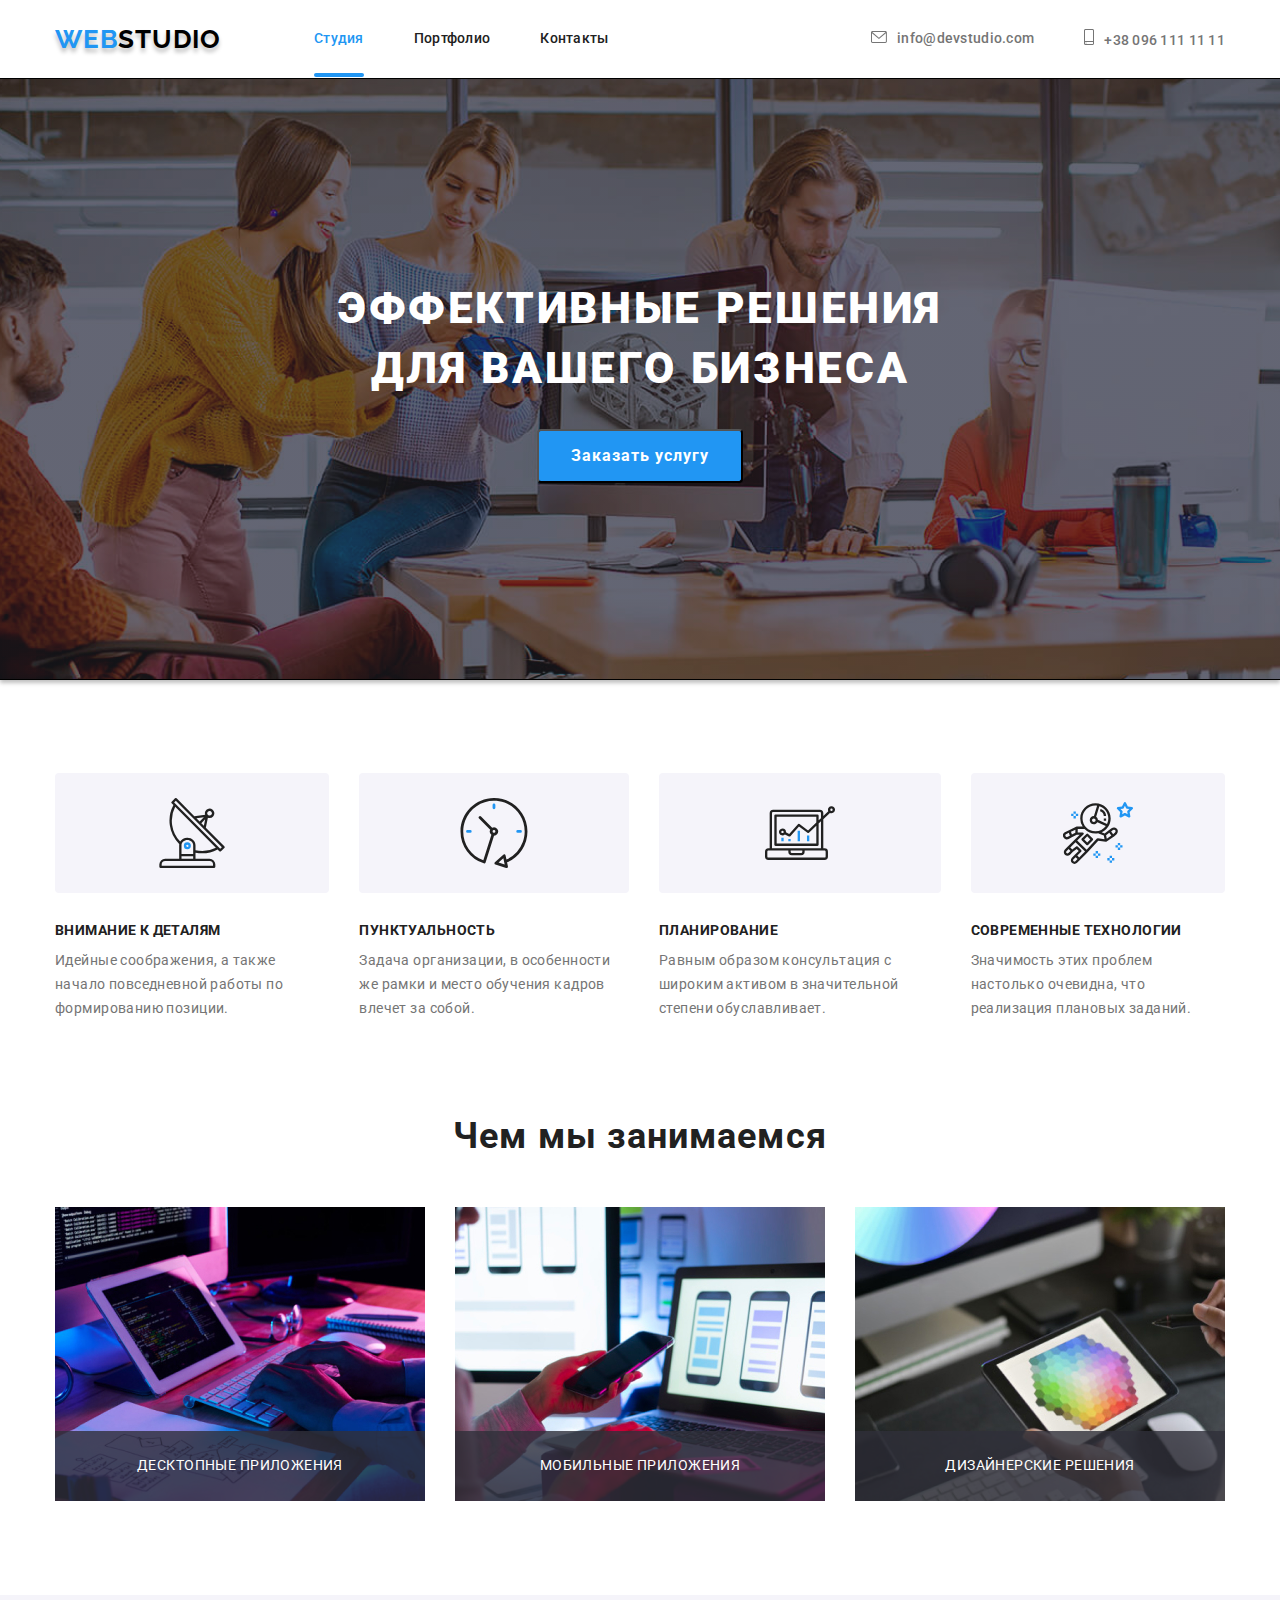
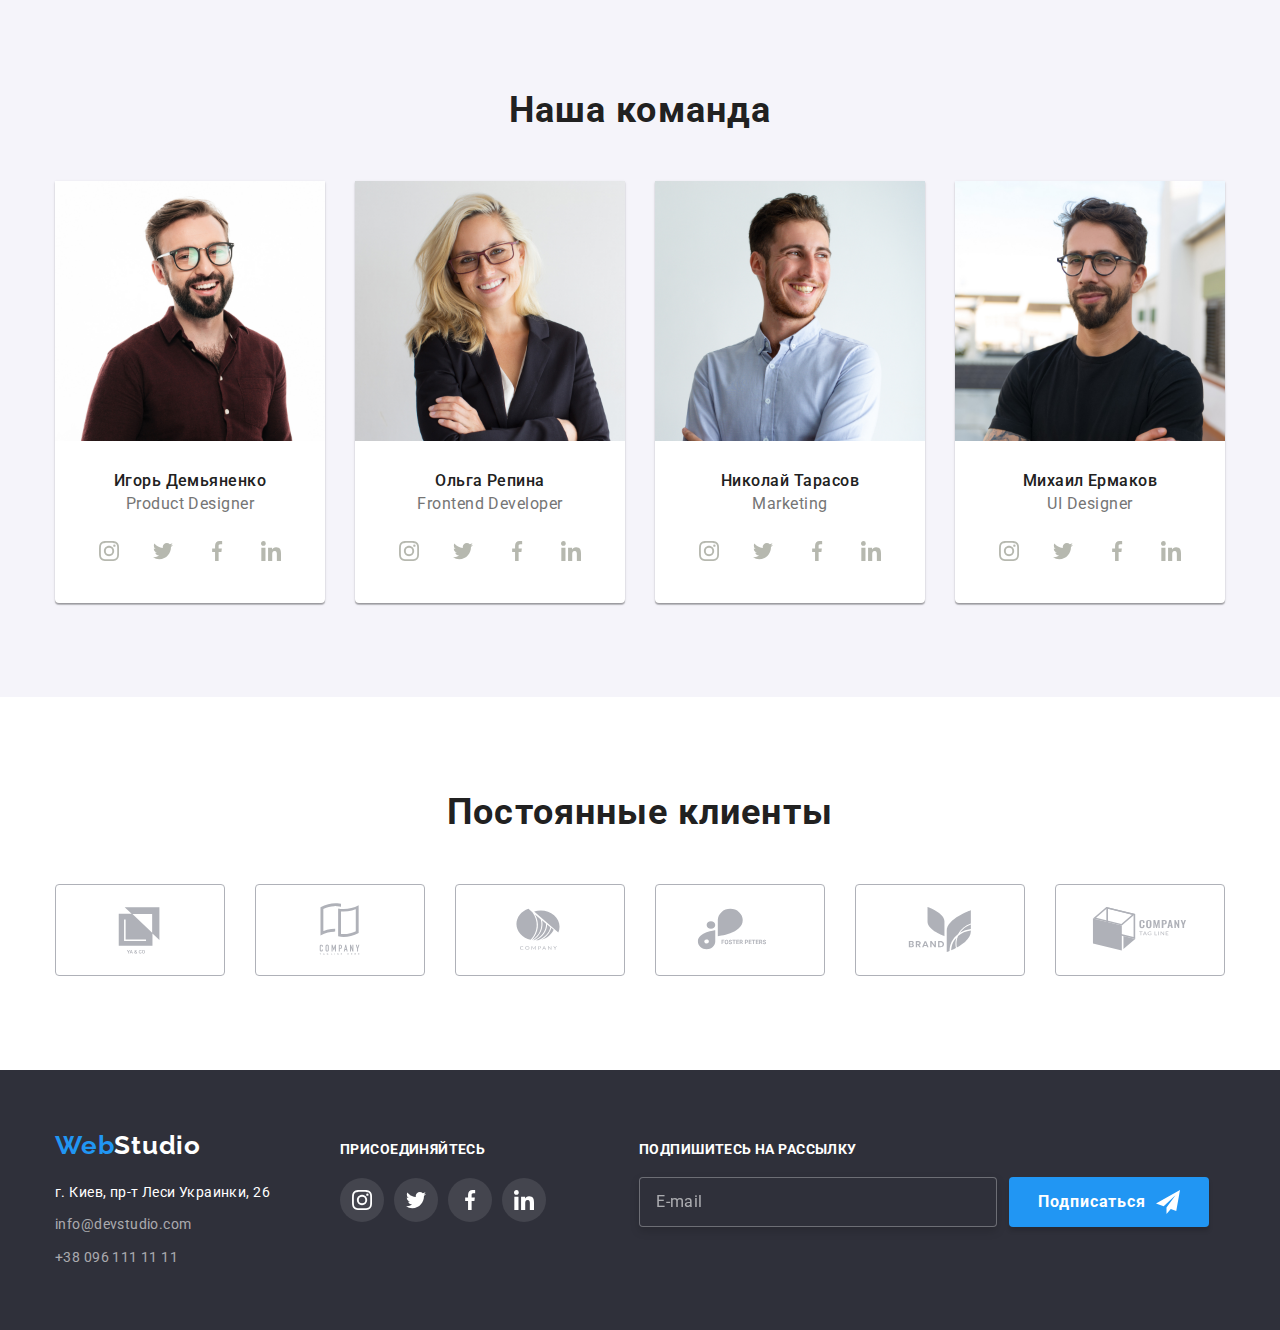
==== commit 22869ceb: "Виправлення дз 7" ====
--- a/index.html
+++ b/index.html
@@ -18,9 +18,9 @@
 
 <body>
   <!--Верхняя линия-->
-  <header class="upline-main">
-    <div class="container upline">
-      <nav class="nav upline__nav">
+  <header class="header">
+    <div class="header__container container">
+      <nav class="nav">
         <a class="logo link animate__heartBeat animate__animated animate__bounce" href="./index.html">Web<span
             class="logo__upline">Studio</span></a>
         <ul class="nav__list list">
@@ -35,15 +35,15 @@
           </li>
         </ul>
       </nav>
-      <ul class="upline__contacts list">
-        <li class="item">
-          <a class="contacts link" href="mailto:info@devstudio.com">
+      <ul class="contacts__list list">
+        <li class="contacts__item">
+          <a class="contacts__link link" href="mailto:info@devstudio.com">
             <svg class="upline__icon" height="12px" width="16px">
               <use href="./images/icons.svg#envelope"></use>
             </svg>info@devstudio.com</a>
         </li>
-        <li class="item">
-          <a class="contacts link" href="tel:380961111111">
+        <li class="contacts__item">
+          <a class="contacts__link link" href="tel:380961111111">
             <svg class="upline__icon" height="16px" width="10px">
               <use href="./images/icons.svg#smartphone"></use>
             </svg>+38 096 111 11 11</a>
@@ -53,60 +53,60 @@
   </header>
   <main>
     <!--Шапка-->
-    <section class="section section-main">
-      <div class="header container">
-        <h1 class="section__header">Эффективные решения для вашего бизнеса</h1>
-        <button class="section__button" type="button" data-modal-open>
+    <section class="hero">
+      <div class="container">
+        <h1 class="hero__title">Эффективные решения для вашего бизнеса</h1>
+        <button class="hero__button" type="button" data-modal-open>
           Заказать услугу</button>
       </div>
     </section>
     <!--Особенности-->
-    <section class="futures futures-section">
-      <div class="specificsh container">
+    <section class="futures">
+      <div class="container">
         <h2 hidden>Особенности</h2>
-        <ul class="specificsh__list list">
-          <li class="item">
-            <div class="specificsh__box">
+        <ul class="futures__list list">
+          <li class="futures__item">
+            <div class="futures__box">
               <svg class="specificsh__icon">
                 <use href="./images/icons.svg#antenna"></use>
               </svg>
             </div>
-            <h3 class="specificsh__futures">Внимание к деталям</h3>
-            <p class="specifics__text">
+            <h3 class="futures__title">Внимание к деталям</h3>
+            <p class="futures__text">
               Идейные соображения, а также начало повседневной работы по
               формированию позиции.
             </p>
           </li>
-          <li class="item">
-            <div class="specificsh__box">
+          <li class="futures__item">
+            <div class="futures__box">
               <svg class="specificsh__icon">
                 <use href="./images/icons.svg#clock"></use>
               </svg>
             </div>
-            <h3 class="specificsh__futures">Пунктуальность</h3>
-            <p class="specifics__text">Задача организации, в особенности же рамки и место обучения кадров
+            <h3 class="futures__title">Пунктуальность</h3>
+            <p class="futures__text">Задача организации, в особенности же рамки и место обучения кадров
               влечет за собой.</p>
           </li>
-          <li class="item">
-            <div class="specificsh__box">
+          <li class="futures__item">
+            <div class="futures__box">
               <svg class="specificsh__icon">
                 <use href="./images/icons.svg#diagram"></use>
               </svg>
             </div>
-            <h3 class="specificsh__futures">Планирование</h3>
-            <p class="specifics__text">
+            <h3 class="futures__title">Планирование</h3>
+            <p class="futures__text">
               Равным образом консультация с широким активом в значительной
               степени обуславливает.
             </p>
           </li>
-          <li class="item">
-            <div class="specificsh__box">
+          <li class="futures__item">
+            <div class="futures__box">
               <svg class="specificsh__icon">
                 <use href="./images/icons.svg#astronaut"></use>
               </svg>
             </div>
-            <h3 class="specificsh__futures">Современные технологии</h3>
-            <p class="specifics__text">
+            <h3 class="futures__title">Современные технологии</h3>
+            <p class="futures__text">
               Значимость этих проблем настолько очевидна, что реализация
               плановых заданий.
             </p>
@@ -116,25 +116,25 @@
       <!--невидимый заголовок-->
     </section>
     <!--Чем мы занимаемся-->
-    <section class="workings working-kind-section">
+    <section class="working">
       <div class="container">
-        <h2 class="kinds working-kind">Чем мы занимаемся</h2>
-        <ul class="kind__list list">
-          <li class="item">
-            <div class="kind__overlay"><img src="./images/working-kind/box1.jpg" alt="Десктопные приложения" width="370"
-                height="294" />
+        <h2 class="working-title">Чем мы занимаемся</h2>
+        <ul class="working__list list">
+          <li class="working__item">
+            <div class="working__overlay"><img src="./images/working-kind/box1.jpg" alt="Десктопные приложения"
+                width="370" height="294" />
               <p class="overlay">Десктопные приложения</p>
             </div>
           </li>
-          <li class="item">
-            <div class="kind__overlay"><img src="./images/working-kind/box2.jpg" alt="Мобильные приложения" width="370"
-                height="294" />
+          <li class="working__item">
+            <div class="working__overlay"><img src="./images/working-kind/box2.jpg" alt="Мобильные приложения"
+                width="370" height="294" />
               <p class="overlay">Мобильные приложения</p>
             </div>
           </li>
-          <li class="item">
-            <div class="kind__overlay"><img src="./images/working-kind/box3.jpg" alt="Дизайнерские решения" width="370"
-                height="294" />
+          <li class="working__item">
+            <div class="working__overlay"><img src="./images/working-kind/box3.jpg" alt="Дизайнерские решения"
+                width="370" height="294" />
               <p class="overlay">Дизайнерские решения</p>
             </div>
           </li>
@@ -142,36 +142,36 @@
       </div>
     </section>
     <!--Наша команда-->
-    <section class="working our-team">
+    <section class="team">
       <div class="container">
-        <h2 class="team working-team">Наша команда</h2>
+        <h2 class="team__title">Наша команда</h2>
         <ul class="team__list list">
-          <li class="item">
+          <li class="team__item">
             <img src="./images/our-team/id.jpg" alt="Игорь Демьяненко" width="270" />
-            <div class="team__workers">
+            <div class="team__box">
               <h3 class="team__name">Игорь Демьяненко</h3>
               <p class="team__profession" lang="en">Product Designer</p>
-              <ul class="profession-social-list list">
-                <li class="profession-icon">
-                  <a class="profession-icon-link link" href="instagram">
+              <ul class="social__list list">
+                <li class="social__icon">
+                  <a class="social__link link" href="instagram">
                     <svg class="profession-social-icon" height="20px" width="20px">
                       <use href="./images/icons.svg#instagram"></use>
                     </svg></a>
                 </li>
-                <li class="profession-icon">
-                  <a class="profession-icon-link link" href="twitter">
+                <li class="social__icon">
+                  <a class="social__link link" href="twitter">
                     <svg class="profession-social-icon" height="20px" width="20px">
                       <use href="./images/icons.svg#twitter"></use>
                     </svg></a>
                 </li>
-                <li class="profession-icon">
-                  <a class="profession-icon-link link" href="facebook">
+                <li class="social__icon">
+                  <a class="social__link link" href="facebook">
                     <svg class="profession-social-icon" height="20px" width="20px">
                       <use href="./images/icons.svg#facebook"></use>
                     </svg></a>
                 </li>
-                <li class="profession-icon">
-                  <a class="profession-icon-link link" href="linkedin">
+                <li class="social__icon">
+                  <a class="social__link link" href="linkedin">
                     <svg class="profession-social-icon" height="20px" width="20px">
                       <use href="./images/icons.svg#linkedin"></use>
                     </svg></a>
@@ -179,32 +179,32 @@
               </ul>
             </div>
           </li>
-          <li class="item">
+          <li class="team__item">
             <img src="./images/our-team/or.jpg" alt="Ольга Репина" width="270" />
-            <div class="team__workers">
+            <div class="team__box">
               <h3 class="team__name">Ольга Репина</h3>
               <p class="team__profession" lang="en">Frontend Developer</p>
-              <ul class="profession-social-list list">
-                <li class="profession-icon">
-                  <a class="profession-icon-link link" href="instagram">
+              <ul class="social__list list">
+                <li class="social__icon">
+                  <a class="social__link link" href="instagram">
                     <svg class="profession-social-icon" height="20px" width="20px">
                       <use href="./images/icons.svg#instagram"></use>
                     </svg></a>
                 </li>
-                <li class="profession-icon">
-                  <a class="profession-icon-link link" href="twitter">
+                <li class="social__icon">
+                  <a class="social__link link" href="twitter">
                     <svg class="profession-social-icon" height="20px" width="20px">
                       <use href="./images/icons.svg#twitter"></use>
                     </svg></a>
                 </li>
-                <li class="profession-icon">
-                  <a class="profession-icon-link link" href="facebook">
+                <li class="social__icon">
+                  <a class="social__link link" href="facebook">
                     <svg class="profession-social-icon" height="20px" width="20px">
                       <use href="./images/icons.svg#facebook"></use>
                     </svg></a>
                 </li>
-                <li class="profession-icon">
-                  <a class="profession-icon-link link" href="linkedin">
+                <li class="social__icon">
+                  <a class="social__link link" href="linkedin">
                     <svg class="profession-social-icon" height="20px" width="20px">
                       <use href="./images/icons.svg#linkedin"></use>
                     </svg></a>
@@ -212,32 +212,32 @@
               </ul>
             </div>
           </li>
-          <li class="item">
+          <li class="team__item">
             <img src="./images/our-team/nt.jpg" alt="Николай Тарасов" width="270" />
-            <div class="team__workers">
+            <div class="team__box">
               <h3 class="team__name">Николай Тарасов</h3>
               <p class="team__profession" lang="en">Marketing</p>
-              <ul class="profession-social-list list">
-                <li class="profession-icon">
-                  <a class="profession-icon-link link" href="instagram">
+              <ul class="social__list list">
+                <li class="social__icon">
+                  <a class="social__link link" href="instagram">
                     <svg class="profession-social-icon" height="20px" width="20px">
                       <use href="./images/icons.svg#instagram"></use>
                     </svg></a>
                 </li>
-                <li class="profession-icon">
-                  <a class="profession-icon-link link" href="twitter">
+                <li class="social__icon">
+                  <a class="social__link link" href="twitter">
                     <svg class="profession-social-icon" height="20px" width="20px">
                       <use href="./images/icons.svg#twitter"></use>
                     </svg></a>
                 </li>
-                <li class="profession-icon">
-                  <a class="profession-icon-link link" href="facebook">
+                <li class="social__icon">
+                  <a class="social__link link" href="facebook">
                     <svg class="profession-social-icon" height="20px" width="20px">
                       <use href="./images/icons.svg#facebook"></use>
                     </svg></a>
                 </li>
-                <li class="profession-icon">
-                  <a class="profession-icon-link link" href="linkedin">
+                <li class="social__icon">
+                  <a class="social__link link" href="linkedin">
                     <svg class="profession-social-icon" height="20px" width="20px">
                       <use href="./images/icons.svg#linkedin"></use>
                     </svg></a>
@@ -245,32 +245,32 @@
               </ul>
             </div>
           </li>
-          <li class="item">
+          <li class="team__item">
             <img src="./images/our-team/me.jpg" alt="Михаил Ермаков" width="270" />
-            <div class="team__workers">
+            <div class="team__box">
               <h3 class="team__name">Михаил Ермаков</h3>
               <p class="team__profession" lang="en">UI Designer</p>
-              <ul class="profession-social-list list">
-                <li class="profession-icon">
-                  <a class="profession-icon-link link" href="instagram">
+              <ul class="social__list list">
+                <li class="social__icon">
+                  <a class="social__link link" href="instagram">
                     <svg class="profession-social-icon" height="20px" width="20px">
                       <use href="./images/icons.svg#instagram"></use>
                     </svg></a>
                 </li>
-                <li class="profession-icon">
-                  <a class="profession-icon-link link" href="twitter">
+                <li class="social__icon">
+                  <a class="social__link link" href="twitter">
                     <svg class="profession-social-icon" height="20px" width="20px">
                       <use href="./images/icons.svg#twitter"></use>
                     </svg></a>
                 </li>
-                <li class="profession-icon">
-                  <a class="profession-icon-link link" href="facebook">
+                <li class="social__icon">
+                  <a class="social__link link" href="facebook">
                     <svg class="profession-social-icon" height="20px" width="20px">
                       <use href="./images/icons.svg#facebook"></use>
                     </svg></a>
                 </li>
-                <li class="profession-icon">
-                  <a class="profession-icon-link link" href="linkedin">
+                <li class="social__icon">
+                  <a class="social__link link" href="linkedin">
                     <svg class="profession-social-icon" height="20px" width="20px">
                       <use href="./images/icons.svg#linkedin"></use>
                     </svg></a>
@@ -282,41 +282,41 @@
       </div>
     </section>
     <!--Постоянные клиенты-->
-    <section class="clients clients-list">
+    <section class="clients">
       <div class="container">
-        <h2 class="group regular-clients">Постоянные клиенты</h2>
+        <h2 class="group">Постоянные клиенты</h2>
         <ul class="group__list list">
-          <li class="item">
+          <li class="group__item">
             <a class="group__link link" href="group">
               <svg class="group__logo" height="60px" width="106px">
                 <use href="./images/icons.svg#group"></use>
               </svg></a>
           </li>
-          <li class="item">
+          <li class="group__item">
             <a class="group__link link" href="group-1">
               <svg class="group__logo" height="60px" width="106px">
                 <use href="./images/icons.svg#group-1"></use>
               </svg></a>
           </li>
-          <li class="item">
+          <li class="group__item">
             <a class="group__link link" href="group-2">
               <svg class="group__logo" height="60px" width="106px">
                 <use href="./images/icons.svg#group-2"></use>
               </svg></a>
           </li>
-          <li class="item">
+          <li class="group__item">
             <a class="group__link link" href="group-3">
               <svg class="group__logo" height="60px" width="106px">
                 <use href="./images/icons.svg#group-3"></use>
               </svg></a>
           </li>
-          <li class="item">
+          <li class="group__item">
             <a class="group__link link" href="group-4">
               <svg class="group__logo" height="60px" width="106px">
                 <use href="./images/icons.svg#group-4"></use>
               </svg></a>
           </li>
-          <li class="item">
+          <li class="group__item">
             <a class="group__link link" href="group-5">
               <svg class="group__logo" height="60px" width="106px">
                 <use href="./images/icons.svg#group-5"></use>
@@ -327,7 +327,7 @@
     </section>
   </main>
   <!--Подвал страницы-->
-  <footer class="footer footer-contacts">
+  <footer class="footer">
     <div class="container footer__main">
       <div class="footer__outline">
         <a class="logo__down link" href="./index.html">Web<span class="logo__next">Studio</span></a>
--- a/css/main.min.css
+++ b/css/main.min.css
@@ -1,2 +1,2 @@
-body{font-family:"Roboto", sans-serif}.list{padding:0;margin:0;list-style:none}.link{text-decoration:none}h3,h2,h1,p{margin:0 auto;padding:0}img{display:block}.container{width:1200px;padding-left:15px;padding-right:15px;margin:0 auto}*,*::before,*::after{box-sizing:border-box}:root{--title-text-color: #212121;--acsent-color: #2196f3;--secondary-color: #757575;--secondary-acsent-color: #ffffff}.visually-hidden{position:absolute !important;clip:rect(1px 1px 1px 1px);clip:rect(1px, 1px, 1px, 1px);padding:0 !important;border:0 !important;height:1px !important;width:1px !important;overflow:hidden}.modal-button{margin:auto;margin-top:30px;width:200px;height:50px;font-weight:700;font-size:16px;line-height:1.87;letter-spacing:0.06em;color:var(--secondary-acsent-color);border:none;background:#188ce8;box-shadow:0px 4px 4px rgba(0,0,0,0.15);border-radius:4px}.profession-icon-link{display:flex;justify-content:center;align-items:center;width:44px;height:44px;background-color:var(--secondary-acsent-color);border-radius:50%;transition:background-color 250ms cubic-bezier(0.4, 0, 0.2, 1)}.profession-icon-link:hover,.profession-icon-link:focus{background-color:var(--acsent-color)}.profession-social-icon{transition:fill 250ms cubic-bezier(0.4, 0, 0.2, 1)}.profession-icon-link:hover .profession-social-icon,.profession-icon-link:focus .profession-social-icon{fill:var(--secondary-acsent-color)}.profession-social-list{display:flex;justify-content:space-between}.profession-icon{display:flex;justify-content:center;align-items:center;fill:#b6b8af}.contacts-down-social{display:flex;margin-bottom:20px;font-weight:bold;font-size:14px;line-height:1.14;letter-spacing:0.03em;text-transform:uppercase;color:var(--secondary-acsent-color)}.contacts-down-social-list{display:flex}.contacts-down-social-icon-item:not(:first-child){margin-left:10px}.contacts-down-social-icon-link{display:flex;justify-content:center;align-items:center;width:44px;height:44px;fill:var(--secondary-acsent-color);background-color:rgba(255,255,255,0.1);border-radius:50%;transition:background-color 250ms cubic-bezier(0.4, 0, 0.2, 1)}.contacts-down-social-icon-link:hover,.contacts-down-social-icon-link:focus{background-color:#2196f3}.backdrop{position:fixed;top:0;left:0;width:100vw;height:100vh;z-index:100;background:rgba(0,0,0,0.2);transition:opacity 250ms cubic-bezier(0.4, 0, 0.2, 1),visibility 250ms cubic-bezier(0.4, 0, 0.2, 1)}.modal{position:absolute;padding:40px;top:50%;left:50%;transform:translate(-50%, -50%);width:528px;height:581px;background-color:var(--secondary-acsent-color);box-shadow:0px 1px 3px rgba(0,0,0,0.12),0px 1px 1px rgba(0,0,0,0.14),0px 2px 1px rgba(0,0,0,0.2);border-radius:4px}.modal-close{position:absolute;top:50%;left:50%;transform:translate(-50%, -50%)}.modal-close-button{position:absolute;top:8px;right:8px;padding:0;height:30px;width:30px;background:var(--secondary-acsent-color);border:1px solid rgba(0,0,0,0.1);border-radius:50%;cursor:pointer;transition:fill 250ms cubic-bezier(0.4, 0, 0.2, 1),visibility 250ms cubic-bezier(0.4, 0, 0.2, 1)}.modal-close-button:hover,.modal-close-button:focus{outline:none;fill:var(--acsent-color);border:1px solid rgba(0,0,0,0.1);border-radius:50%}.is-hidden{opacity:0;visibility:hidden;pointer-events:none}.modal-head{text-align:center;margin-left:0;margin-right:0;margin-bottom:12px;font-weight:700;font-size:20px;line-height:1.15;letter-spacing:0.03em;color:var --title-text-color}.modal-contacts-fild{margin-bottom:10px;font-weight:400;font-size:12px;line-height:1.17;letter-spacing:0.01em;color:var(--secondary-color);transition:fill 250ms cubic-bezier(0.4, 0, 0.2, 1),visibility 250ms cubic-bezier(0.4, 0, 0.2, 1)}.modal-checkbox-policy{display:flex;justify-content:space-around;align-items:center;font-weight:400;font-size:14px;line-height:1.71;letter-spacing:0.03em;color:var(--secondary-color)}.modal-contacts-form{display:flex;flex-direction:column}.modal-text-input{width:100%;height:40px;padding-left:40px;border:1px solid rgba(33,33,33,0.2);border-radius:4px}.modal-text-input:focus{outline:none;border-color:var(--acsent-color)}.modal-contacts-fild-icon{position:relative;display:block;margin-top:4px;border:none}.modal-svg{outline:none;position:absolute;display:block;top:50%;left:12px;transform:translateY(-50%);transition:fill 250ms cubic-bezier(0.4, 0, 0.2, 1),visibility 250ms cubic-bezier(0.4, 0, 0.2, 1)}.modal-text-input:focus+.modal-svg{fill:var(--acsent-color)}.modal-contacts-aria{display:block;padding:12px 16px;margin-top:4px;width:100%;height:120px;border:1px solid rgba(33,33,33,0.2);border-radius:4px;resize:none}.modal-contacts-aria:focus{outline:none;border-color:var(--acsent-color)}.modal-contacts-aria::placeholder{font-weight:400px;font-size:14px;line-height:1.14;letter-spacing:0.01em;color:rgba(117,117,117,0.5)}.modal-checkbox-policy-a{font-weight:400px;font-size:14px;line-height:1.71;letter-spacing:0.03em;text-decoration-line:underline;color:var(--acsent-color)}.modal-checkbox-icon{width:16px;height:15px;border-radius:4px;border:1px solid #000000;box-shadow:0px 4px 4px rgba(0,0,0,0.25);transition:background-color,background-image 250ms cubic-bezier(0.4, 0, 0.2, 1),visibility 250ms cubic-bezier(0.4, 0, 0.2, 1)}.modal-checkbox:focus ~ .modal-checkbox-icon{border-color:var(--acsent-color)}.modal-checkbox:checked ~ .modal-checkbox-icon{background-color:var(--acsent-color);border-color:var(--acsent-color);background-image:url("../images/Vector.svg");background-size:contain}.footer-subscription-form{display:block;margin-left:93px}.footer-subscription-fild-main{display:flex}.footer-subscription{margin-bottom:20px;font-weight:bold;font-size:14px;line-height:16px;letter-spacing:0.03em;text-transform:uppercase;color:var(--secondary-acsent-color)}.footer-subscription-text-input{outline:none;padding-left:16px;width:358px;height:50px;border:1px solid rgba(255,255,255,0.3);box-sizing:border-box;filter:drop-shadow(0px 4px 4px rgba(0,0,0,0.15));border-radius:4px;background:#2f303a}.footer-subscription-text-input::placeholder{font-size:16px;line-height:1.25;letter-spacing:0.03em;color:rgba(255,255,255,0.6)}.footer-subscription-button{display:flex;padding:0;align-items:center;justify-content:center;text-align:center;width:200px;height:50px;margin-left:12px;font-family:inherit;font-weight:bold;font-size:16px;line-height:1.87;letter-spacing:0.06em;background:var(--acsent-color);color:#ffffff;border:none;box-shadow:0px 4px 4px rgba(0,0,0,0.15);border-radius:4px}.footer-subscription-button-icon{display:flex;align-items:center;justify-content:center;text-align:center;margin-left:10px}.logo{color:var(--acsent-color);font-family:"Raleway", sans-serif;font-weight:700;font-size:26px;line-height:1.17;letter-spacing:0.03em;text-shadow:0px 4px 4px rgba(0,0,0,0.25);text-transform:uppercase;cursor:pointer}.logo__upline{color:#000000}.logo__down{display:block;font-family:"Raleway", sans-serif;font-weight:700;font-size:26px;line-height:1.19;letter-spacing:0.03em;color:var(--acsent-color)}.logo__next{font-family:"Raleway", sans-serif;font-weight:700;font-size:26px;line-height:1.19;letter-spacing:0.03em;color:var(--secondary-acsent-color)}.upline-main{padding-top:24px;padding-bottom:24px;border-bottom:1px solid #ececec}.upline,.upline__nav{display:flex;align-items:center}.nav__list{display:flex;margin-left:93px}.nav__item{position:relative;display:block;font-weight:500;font-size:14px;line-height:1.14;letter-spacing:0.02em;color:var(--title-text-color);transition:color,filter 250ms cubic-bezier(0.4, 0, 0.2, 1)}.nav__item:not(:first-child){margin-left:50px}.nav__item:hover,.nav__item:focus{color:var(--acsent-color);filter:drop-shadow(0px 4px 4px rgba(0,0,0,0.25))}.current::after{content:"";position:absolute;bottom:0;left:0;transform:translateY(30px);width:100%;height:4px;background:var(--acsent-color);border-radius:2px}.list .link.current{color:var(--acsent-color)}.upline__contacts{display:flex;margin-left:auto}.upline__contacts .item+.item{margin-left:50px}.contacts{font-weight:500;font-size:14px;line-height:1.14;letter-spacing:0.02em;color:var(--secondary-color);transition:color 250ms cubic-bezier(0.4, 0, 0.2, 1)}.contacts:hover,.contacts:focus{color:var(--acsent-color)}.upline__icon{margin:0 auto;margin-right:10px;fill:var(--secondary-color);transition:fill 250ms cubic-bezier(0.4, 0, 0.2, 1)}.contacts:hover .upline__icon,.contacts:focus .upline__icon{fill:var(--acsent-color)}.section-main{padding-top:200px;padding-bottom:200px;background:#2f303a;max-width:1600px;height:600px;margin:0 auto;outline:1px solid #000000;background-image:linear-gradient(to right, rgba(47,48,58,0.4), rgba(47,48,58,0.4)),url(../images/fill/new_photo.png);background-repeat:no-repeat;background-position:center;background-size:cover;box-shadow:0px 4px 4px rgba(0,0,0,0.25)}.header{text-align:center}.section__header{font-weight:900;font-size:44px;line-height:1.36;letter-spacing:0.06em;text-transform:uppercase;color:var(--secondary-acsent-color);max-width:696px;margin:0 auto;margin-bottom:30px}.section__button{display:inline-block;padding:10px 32px;font-family:inherit;font-weight:700;font-size:16px;line-height:1.87;letter-spacing:0.06em;color:var(--secondary-acsent-color);background-color:var(--acsent-color);border-radius:4px;transition:color 250ms cubic-bezier(0.4, 0, 0.2, 1),background-color 250ms cubic-bezier(0.4, 0, 0.2, 1)}.section__button:hover,.section__button:focus{font-family:inherit;font-weight:700;font-size:16px;line-height:1.87;letter-spacing:0.06em;color:var(--secondary-acsent-color);background-color:var(--acsent-color)}.futures-section{padding-top:94px}.specificsh__list{display:flex}.specificsh__list.item{flex-wrap:wrap}.specificsh__list.item:not(:first-child){margin-left:30px}.specificsh__box{display:flex;align-items:center;justify-content:center;margin:0 auto;width:100%;height:120px;border-radius:4px;background:#f5f4fa;margin-bottom:30px}.specificsh__icon{content:"";width:70px;height:70px}.specificsh__futures{margin-top:0;margin-bottom:10px;font-weight:700;font-size:14px;line-height:1.14;letter-spacing:0.03em;color:var(--title-text-color);text-transform:uppercase}.specifics__text{margin-top:0;margin-bottom:0;font-size:14px;line-height:1.71;letter-spacing:0.03em;color:var(--secondary-color)}.working-kind-section{padding-top:94px;padding-bottom:94px}.kind__list{display:flex}.kind__list .item:not(:first-child){margin-left:30px}.kind__list>img{display:block;background:#f5f4fa}.kinds{font-weight:700;font-size:36px;line-height:1.17;letter-spacing:0.03em;color:var(--title-text-color)}.working-kind{margin-top:0;margin-bottom:50px;text-align:center}.kind__overlay{position:relative;display:flex}.overlay{position:absolute;bottom:0;left:0;width:100%;padding-top:27px;padding-bottom:27px;font-size:14px;line-height:1.14;text-transform:uppercase;text-align:center;letter-spacing:0.03em;color:var(--secondary-acsent-color);background:rgba(47,48,58,0.8)}.our-team{padding-top:94px;padding-bottom:94px;background:#f5f4fa}.team__list{display:flex}.team__list .item{flex-wrap:nowrap;background-color:var(--secondary-acsent-color);box-shadow:0px 1px 3px rgba(0,0,0,0.12),0px 1px 1px rgba(0,0,0,0.14),0px 2px 1px rgba(0,0,0,0.2);border-radius:0px 0px 4px 4px}.team__list .item:not(:first-child){margin-left:30px}.team{text-align:center;font-weight:700;font-size:36px;line-height:1.17;letter-spacing:0.03em;color:var(--title-text-color)}.working-team{margin:0 auto;margin-bottom:50px}.team__workers{padding:30px 32px}.team__name{padding-bottom:4px;font-weight:500;font-size:16px;line-height:1.19;letter-spacing:0.03em;color:var(--title-text-color);text-align:center}.team__profession{font-size:16px;line-height:1.19;letter-spacing:0.03em;text-align:center;margin-bottom:16px;color:var(--secondary-color)}.clients-list{padding-top:94px;padding-bottom:94px}.group{text-align:center;font-weight:700;font-size:36px;line-height:1.17;letter-spacing:0.03em;color:var(--title-text-color)}.regular-clients{margin:0 auto;margin-bottom:50px}.group__list{display:flex}.group__list .item:not(:first-child){margin-left:30px}.group__link{display:flex;justify-content:center;align-items:center;height:92px;width:170px;border-radius:4px;border:1px solid #afb1b8;fill:#afb1b8;transition:border 250ms cubic-bezier(0.4, 0, 0.2, 1)}.group__link:hover,.group__link:focus{border:1px solid #2196f3}.group__logo{transition:fill 250ms cubic-bezier(0.4, 0, 0.2, 1)}.group__link:hover .group__logo,.group__link:focus .group__logo{fill:#2196f3}.footer-contacts{background:#2f303a;padding-top:60px;padding-bottom:60px}.footer__outline{padding:0}.footer__outline>a{padding:0;margin-top:0;margin-bottom:20px}.footer__main{display:flex;align-items:baseline}.down-social-icon{margin-left:70px}.mail{margin-bottom:9px}.address{margin-top:0;padding:0;margin-bottom:9px;font-size:14px;line-height:1.71;letter-spacing:0.03em;color:var(--secondary-acsent-color);font-style:normal}.contacts-down{font-size:14px;line-height:1.71;letter-spacing:0.03em;color:rgba(255,255,255,0.6);font-style:normal;text-decoration:none;transition:color 250ms cubic-bezier(0.4, 0, 0.2, 1)}.contacts-down:hover,.contacts-down:focus{text-decoration:none;color:var(--acsent-color)}.projekts .portfolio__item>img{display:block}.portfolio-page{padding-top:94px;padding-bottom:94px}.filters-page{display:flex;justify-content:center;margin-bottom:50px;padding:0}.filters-page li:not(:first-child){margin-left:8px}.portfolio__filters{padding:6px 22px;border:none;border-radius:4px;font-family:inherit;font-weight:500;font-size:16px;line-height:1.62;letter-spacing:0.03em;color:var(--title-text-color);transition:color 250ms cubic-bezier(0.4, 0, 0.2, 1),background-color 250ms cubic-bezier(0.4, 0, 0.2, 1),box-shadow 250ms cubic-bezier(0.4, 0, 0.2, 1)}.portfolio__filters:hover,.portfolio__filters:focus{padding:6px 22px;border-radius:4px;font-family:inherit;font-weight:500;font-size:16px;line-height:1.62;letter-spacing:0.03em;color:var(--secondary-acsent-color);background-color:var(--acsent-color);box-shadow:0px 3px 1px rgba(0,0,0,0.1),0px 1px 2px rgba(0,0,0,0.08),0px 2px 2px rgba(0,0,0,0.12)}.our-work{display:flex;flex-wrap:wrap}.our-work .item{margin-right:30px;margin-bottom:30px;border:1 px solid #eee;background-color:var(--secondary-acsent-color)}.our-work .item:nth-child(3n){margin-right:0}.our-work .item:nth-last-child(-n+3){margin-bottom:0}.projekts__overlay{position:relative;overflow:hidden}.projekts__describe{position:absolute;display:inline-block;bottom:0;right:0;padding:63px 24px;width:100%;height:100%;font-weight:normal;font-size:18px;line-height:1.56;letter-spacing:0.03em;text-align:left;color:var(--secondary-acsent-color);background-color:rgba(33,150,243,0.9);overflow:auto;transform:translateY(100%);transition-property:transform;transition-duration:250ms;transition-timing-function:cubic-bezier(0.4, 0, 0.2, 1)}.projekts__link:hover .projekts__describe,.projekts__link:focus .projekts__describe{transform:translateY(0%)}.projekts__link:hover,.projekts__link:focus{display:block;background-color:var(--secondary-acsent-color);border-bottom:1px solid #eeeeee;box-sizing:border-box;box-shadow:0px 1px 1px rgba(0,0,0,0.12),0px 4px 4px rgba(0,0,0,0.06),1px 4px 6px rgba(0,0,0,0.16)}.kind-works{padding:20px 24px}.kindofworks{background-color:var(--secondary-acsent-color);border:1px solid #eeeeee;border-top:none}.kindofworks__images{margin-bottom:4px;font-weight:700;font-size:18px;line-height:2;letter-spacing:0.06em;color:var(--title-text-color)}.kindofworks__name{font-size:16px;line-height:1.87;letter-spacing:0.03em;color:var(--secondary-color)}
+body{font-family:"Roboto", sans-serif}.list{padding:0;margin:0;list-style:none}.link{text-decoration:none}h3,h2,h1,p{margin:0 auto;padding:0}img{display:block}.container{width:1200px;padding-left:15px;padding-right:15px;margin:0 auto}*,*::before,*::after{box-sizing:border-box}:root{--title-text-color: #212121;--acsent-color: #2196f3;--secondary-color: #757575;--secondary-acsent-color: #ffffff}.visually-hidden{position:absolute !important;clip:rect(1px 1px 1px 1px);clip:rect(1px, 1px, 1px, 1px);padding:0 !important;border:0 !important;height:1px !important;width:1px !important;overflow:hidden}.modal-button{margin:auto;margin-top:30px;width:200px;height:50px;font-weight:700;font-size:16px;line-height:1.87;letter-spacing:0.06em;color:var(--secondary-acsent-color);border:none;background:#188ce8;box-shadow:0px 4px 4px rgba(0,0,0,0.15);border-radius:4px}.social__link{display:flex;justify-content:center;align-items:center;width:44px;height:44px;background-color:var(--secondary-acsent-color);border-radius:50%;transition:background-color 250ms cubic-bezier(0.4, 0, 0.2, 1)}.social__link:hover,.social__link:focus{background-color:var(--acsent-color)}.profession-social-icon{transition:fill 250ms cubic-bezier(0.4, 0, 0.2, 1)}.social__link:hover .profession-social-icon,.social__link:focus .profession-social-icon{fill:var(--secondary-acsent-color)}.social__list{display:flex;justify-content:space-between}.social__icon{display:flex;justify-content:center;align-items:center;fill:#b6b8af}.contacts-down-social{display:flex;margin-bottom:20px;font-weight:bold;font-size:14px;line-height:1.14;letter-spacing:0.03em;text-transform:uppercase;color:var(--secondary-acsent-color)}.contacts-down-social-list{display:flex}.contacts-down-social-icon-item:not(:first-child){margin-left:10px}.contacts-down-social-icon-link{display:flex;justify-content:center;align-items:center;width:44px;height:44px;fill:var(--secondary-acsent-color);background-color:rgba(255,255,255,0.1);border-radius:50%;transition:background-color 250ms cubic-bezier(0.4, 0, 0.2, 1)}.contacts-down-social-icon-link:hover,.contacts-down-social-icon-link:focus{background-color:#2196f3}.backdrop{position:fixed;top:0;left:0;width:100vw;height:100vh;z-index:100;background:rgba(0,0,0,0.2);transition:opacity 250ms cubic-bezier(0.4, 0, 0.2, 1),visibility 250ms cubic-bezier(0.4, 0, 0.2, 1)}.modal{position:absolute;padding:40px;top:50%;left:50%;transform:translate(-50%, -50%);width:528px;height:581px;background-color:var(--secondary-acsent-color);box-shadow:0px 1px 3px rgba(0,0,0,0.12),0px 1px 1px rgba(0,0,0,0.14),0px 2px 1px rgba(0,0,0,0.2);border-radius:4px}.modal-close{position:absolute;top:50%;left:50%;transform:translate(-50%, -50%)}.modal-close-button{position:absolute;top:8px;right:8px;padding:0;height:30px;width:30px;background:var(--secondary-acsent-color);border:1px solid rgba(0,0,0,0.1);border-radius:50%;cursor:pointer;transition:fill 250ms cubic-bezier(0.4, 0, 0.2, 1),visibility 250ms cubic-bezier(0.4, 0, 0.2, 1)}.modal-close-button:hover,.modal-close-button:focus{outline:none;fill:var(--acsent-color);border:1px solid rgba(0,0,0,0.1);border-radius:50%}.is-hidden{opacity:0;visibility:hidden;pointer-events:none}.modal-head{text-align:center;margin-left:0;margin-right:0;margin-bottom:12px;font-weight:700;font-size:20px;line-height:1.15;letter-spacing:0.03em;color:var --title-text-color}.modal-contacts-fild{margin-bottom:10px;font-weight:400;font-size:12px;line-height:1.17;letter-spacing:0.01em;color:var(--secondary-color);transition:fill 250ms cubic-bezier(0.4, 0, 0.2, 1),visibility 250ms cubic-bezier(0.4, 0, 0.2, 1)}.modal-checkbox-policy{display:flex;justify-content:space-around;align-items:center;font-weight:400;font-size:14px;line-height:1.71;letter-spacing:0.03em;color:var(--secondary-color)}.modal-contacts-form{display:flex;flex-direction:column}.modal-text-input{width:100%;height:40px;padding-left:40px;border:1px solid rgba(33,33,33,0.2);border-radius:4px}.modal-text-input:focus{outline:none;border-color:var(--acsent-color)}.modal-contacts-fild-icon{position:relative;display:block;margin-top:4px;border:none}.modal-svg{outline:none;position:absolute;display:block;top:50%;left:12px;transform:translateY(-50%);transition:fill 250ms cubic-bezier(0.4, 0, 0.2, 1),visibility 250ms cubic-bezier(0.4, 0, 0.2, 1)}.modal-text-input:focus+.modal-svg{fill:var(--acsent-color)}.modal-contacts-aria{display:block;padding:12px 16px;margin-top:4px;width:100%;height:120px;border:1px solid rgba(33,33,33,0.2);border-radius:4px;resize:none}.modal-contacts-aria:focus{outline:none;border-color:var(--acsent-color)}.modal-contacts-aria::placeholder{font-weight:400px;font-size:14px;line-height:1.14;letter-spacing:0.01em;color:rgba(117,117,117,0.5)}.modal-checkbox-policy-a{font-weight:400px;font-size:14px;line-height:1.71;letter-spacing:0.03em;text-decoration-line:underline;color:var(--acsent-color)}.modal-checkbox-icon{width:16px;height:15px;border-radius:4px;border:1px solid #000000;box-shadow:0px 4px 4px rgba(0,0,0,0.25);transition:background-color,background-image 250ms cubic-bezier(0.4, 0, 0.2, 1),visibility 250ms cubic-bezier(0.4, 0, 0.2, 1)}.modal-checkbox:focus ~ .modal-checkbox-icon{border-color:var(--acsent-color)}.modal-checkbox:checked ~ .modal-checkbox-icon{background-color:var(--acsent-color);border-color:var(--acsent-color);background-image:url("../images/Vector.svg");background-size:contain}.footer-subscription-form{display:block;margin-left:93px}.footer-subscription-fild-main{display:flex}.footer-subscription{margin-bottom:20px;font-weight:bold;font-size:14px;line-height:16px;letter-spacing:0.03em;text-transform:uppercase;color:var(--secondary-acsent-color)}.footer-subscription-text-input{outline:none;padding-left:16px;width:358px;height:50px;border:1px solid rgba(255,255,255,0.3);box-sizing:border-box;filter:drop-shadow(0px 4px 4px rgba(0,0,0,0.15));border-radius:4px;background:#2f303a}.footer-subscription-text-input::placeholder{font-size:16px;line-height:1.25;letter-spacing:0.03em;color:rgba(255,255,255,0.6)}.footer-subscription-button{display:flex;padding:0;align-items:center;justify-content:center;text-align:center;width:200px;height:50px;margin-left:12px;font-family:inherit;font-weight:bold;font-size:16px;line-height:1.87;letter-spacing:0.06em;background:var(--acsent-color);color:#ffffff;border:none;box-shadow:0px 4px 4px rgba(0,0,0,0.15);border-radius:4px}.footer-subscription-button-icon{display:flex;align-items:center;justify-content:center;text-align:center;margin-left:10px}.logo{color:var(--acsent-color);font-family:"Raleway", sans-serif;font-weight:700;font-size:26px;line-height:1.17;letter-spacing:0.03em;text-shadow:0px 4px 4px rgba(0,0,0,0.25);text-transform:uppercase;cursor:pointer}.logo__upline{color:#000000}.logo__down{display:block;font-family:"Raleway", sans-serif;font-weight:700;font-size:26px;line-height:1.19;letter-spacing:0.03em;color:var(--acsent-color)}.logo__next{font-family:"Raleway", sans-serif;font-weight:700;font-size:26px;line-height:1.19;letter-spacing:0.03em;color:var(--secondary-acsent-color)}.header{padding-top:24px;padding-bottom:24px;border-bottom:1px solid #ececec}.header__container,.nav{display:flex;align-items:center}.nav__list{display:flex;margin-left:93px}.nav__item{position:relative;display:block;font-weight:500;font-size:14px;line-height:1.14;letter-spacing:0.02em;color:var(--title-text-color);transition:color,filter 250ms cubic-bezier(0.4, 0, 0.2, 1)}.nav__item:not(:first-child){margin-left:50px}.nav__item:hover,.nav__item:focus{color:var(--acsent-color);filter:drop-shadow(0px 4px 4px rgba(0,0,0,0.25))}.current::after{content:"";position:absolute;bottom:0;left:0;transform:translateY(30px);width:100%;height:4px;background:var(--acsent-color);border-radius:2px}.list .link.current{color:var(--acsent-color)}.contacts__list{display:flex;margin-left:auto}.contacts__list .contacts__item+.contacts__item{margin-left:50px}.contacts__link{font-weight:500;font-size:14px;line-height:1.14;letter-spacing:0.02em;color:var(--secondary-color);transition:color 250ms cubic-bezier(0.4, 0, 0.2, 1)}.contacts__link:hover,.contacts__link:focus{color:var(--acsent-color)}.upline__icon{margin:0 auto;margin-right:10px;fill:var(--secondary-color);transition:fill 250ms cubic-bezier(0.4, 0, 0.2, 1)}.contacts__link:hover .upline__icon,.contacts__link:focus .upline__icon{fill:var(--acsent-color)}.hero{padding-top:200px;padding-bottom:200px;text-align:center;background:#2f303a;max-width:1600px;height:600px;margin:0 auto;outline:1px solid #000000;background-image:linear-gradient(to right, rgba(47,48,58,0.4), rgba(47,48,58,0.4)),url(../images/fill/new_photo.png);background-repeat:no-repeat;background-position:center;background-size:cover;box-shadow:0px 4px 4px rgba(0,0,0,0.25)}.hero__title{font-weight:900;font-size:44px;line-height:1.36;letter-spacing:0.06em;text-transform:uppercase;color:var(--secondary-acsent-color);max-width:696px;margin:0 auto;margin-bottom:30px}.hero__button{display:inline-block;padding:10px 32px;font-family:inherit;font-weight:700;font-size:16px;line-height:1.87;letter-spacing:0.06em;color:var(--secondary-acsent-color);background-color:var(--acsent-color);border-radius:4px;transition:color 250ms cubic-bezier(0.4, 0, 0.2, 1),background-color 250ms cubic-bezier(0.4, 0, 0.2, 1)}.hero__button:hover,.hero__button:focus{font-family:inherit;font-weight:700;font-size:16px;line-height:1.87;letter-spacing:0.06em;color:var(--secondary-acsent-color);background-color:var(--acsent-color)}.futures{padding-top:94px}.futures__list{display:flex}.futures__list.futures__item{flex-wrap:wrap}.futures__item:not(:first-child){margin-left:30px}.futures__box{display:flex;align-items:center;justify-content:center;margin:0 auto;width:100%;height:120px;border-radius:4px;background:#f5f4fa;margin-bottom:30px}.specificsh__icon{content:"";width:70px;height:70px}.futures__title{margin-top:0;margin-bottom:10px;font-weight:700;font-size:14px;line-height:1.14;letter-spacing:0.03em;color:var(--title-text-color);text-transform:uppercase}.futures__text{margin-top:0;margin-bottom:0;font-size:14px;line-height:1.71;letter-spacing:0.03em;color:var(--secondary-color)}.working{padding-top:94px;padding-bottom:94px}.working__list{display:flex}.working__list .working__item:not(:first-child){margin-left:30px}.working__list>img{display:block;background:#f5f4fa}.working-title{margin-top:0;margin-bottom:50px;text-align:center;font-weight:700;font-size:36px;line-height:1.17;letter-spacing:0.03em;color:var(--title-text-color)}.working__overlay{position:relative;display:flex}.overlay{position:absolute;bottom:0;left:0;width:100%;padding-top:27px;padding-bottom:27px;font-size:14px;line-height:1.14;text-transform:uppercase;text-align:center;letter-spacing:0.03em;color:var(--secondary-acsent-color);background:rgba(47,48,58,0.8)}.team{padding-top:94px;padding-bottom:94px;background:#f5f4fa}.team__list{display:flex}.team__list .team__item{flex-wrap:nowrap;background-color:var(--secondary-acsent-color);box-shadow:0px 1px 3px rgba(0,0,0,0.12),0px 1px 1px rgba(0,0,0,0.14),0px 2px 1px rgba(0,0,0,0.2);border-radius:0px 0px 4px 4px}.team__list .team__item:not(:first-child){margin-left:30px}.team__title{text-align:center;font-weight:700;font-size:36px;line-height:1.17;letter-spacing:0.03em;color:var(--title-text-color);margin:0 auto;margin-bottom:50px}.team__box{padding:30px 32px}.team__name{padding-bottom:4px;font-weight:500;font-size:16px;line-height:1.19;letter-spacing:0.03em;color:var(--title-text-color);text-align:center}.team__profession{font-size:16px;line-height:1.19;letter-spacing:0.03em;text-align:center;margin-bottom:16px;color:var(--secondary-color)}.clients{padding-top:94px;padding-bottom:94px}.group{margin:0 auto;margin-bottom:50px;text-align:center;font-weight:700;font-size:36px;line-height:1.17;letter-spacing:0.03em;color:var(--title-text-color)}.group__list{display:flex}.group__list .group__item:not(:first-child){margin-left:30px}.group__link{display:flex;justify-content:center;align-items:center;height:92px;width:170px;border-radius:4px;border:1px solid #afb1b8;fill:#afb1b8;transition:border 250ms cubic-bezier(0.4, 0, 0.2, 1)}.group__link:hover,.group__link:focus{border:1px solid #2196f3}.group__logo{transition:fill 250ms cubic-bezier(0.4, 0, 0.2, 1)}.group__link:hover .group__logo,.group__link:focus .group__logo{fill:#2196f3}.footer{background:#2f303a;padding-top:60px;padding-bottom:60px}.footer__outline{padding:0}.footer__outline>a{padding:0;margin-top:0;margin-bottom:20px}.footer__main{display:flex;align-items:baseline}.down-social-icon{margin-left:70px}.mail{margin-bottom:9px}.address{margin-top:0;padding:0;margin-bottom:9px;font-size:14px;line-height:1.71;letter-spacing:0.03em;color:var(--secondary-acsent-color);font-style:normal}.contacts-down{font-size:14px;line-height:1.71;letter-spacing:0.03em;color:rgba(255,255,255,0.6);font-style:normal;text-decoration:none;transition:color 250ms cubic-bezier(0.4, 0, 0.2, 1)}.contacts-down:hover,.contacts-down:focus{text-decoration:none;color:var(--acsent-color)}.projekts .portfolio__item>img{display:block}.portfolio-page{padding-top:94px;padding-bottom:94px}.filters-page{display:flex;justify-content:center;margin-bottom:50px;padding:0}.filters-page li:not(:first-child){margin-left:8px}.portfolio__filters{padding:6px 22px;border:none;border-radius:4px;font-family:inherit;font-weight:500;font-size:16px;line-height:1.62;letter-spacing:0.03em;color:var(--title-text-color);transition:color 250ms cubic-bezier(0.4, 0, 0.2, 1),background-color 250ms cubic-bezier(0.4, 0, 0.2, 1),box-shadow 250ms cubic-bezier(0.4, 0, 0.2, 1)}.portfolio__filters:hover,.portfolio__filters:focus{padding:6px 22px;border-radius:4px;font-family:inherit;font-weight:500;font-size:16px;line-height:1.62;letter-spacing:0.03em;color:var(--secondary-acsent-color);background-color:var(--acsent-color);box-shadow:0px 3px 1px rgba(0,0,0,0.1),0px 1px 2px rgba(0,0,0,0.08),0px 2px 2px rgba(0,0,0,0.12)}.our-work{display:flex;flex-wrap:wrap}.our-work .item{margin-right:30px;margin-bottom:30px;border:1 px solid #eee;background-color:var(--secondary-acsent-color)}.our-work .item:nth-child(3n){margin-right:0}.our-work .item:nth-last-child(-n+3){margin-bottom:0}.projekts__overlay{position:relative;overflow:hidden}.projekts__describe{position:absolute;display:inline-block;bottom:0;right:0;padding:63px 24px;width:100%;height:100%;font-weight:normal;font-size:18px;line-height:1.56;letter-spacing:0.03em;text-align:left;color:var(--secondary-acsent-color);background-color:rgba(33,150,243,0.9);overflow:auto;transform:translateY(100%);transition-property:transform;transition-duration:250ms;transition-timing-function:cubic-bezier(0.4, 0, 0.2, 1)}.projekts__link:hover .projekts__describe,.projekts__link:focus .projekts__describe{transform:translateY(0%)}.projekts__link:hover,.projekts__link:focus{display:block;background-color:var(--secondary-acsent-color);border-bottom:1px solid #eeeeee;box-sizing:border-box;box-shadow:0px 1px 1px rgba(0,0,0,0.12),0px 4px 4px rgba(0,0,0,0.06),1px 4px 6px rgba(0,0,0,0.16)}.kind-works{padding:20px 24px}.kindofworks{background-color:var(--secondary-acsent-color);border:1px solid #eeeeee;border-top:none}.kindofworks__images{margin-bottom:4px;font-weight:700;font-size:18px;line-height:2;letter-spacing:0.06em;color:var(--title-text-color)}.kindofworks__name{font-size:16px;line-height:1.87;letter-spacing:0.03em;color:var(--secondary-color)}
 /*# sourceMappingURL=main.min.css.map */